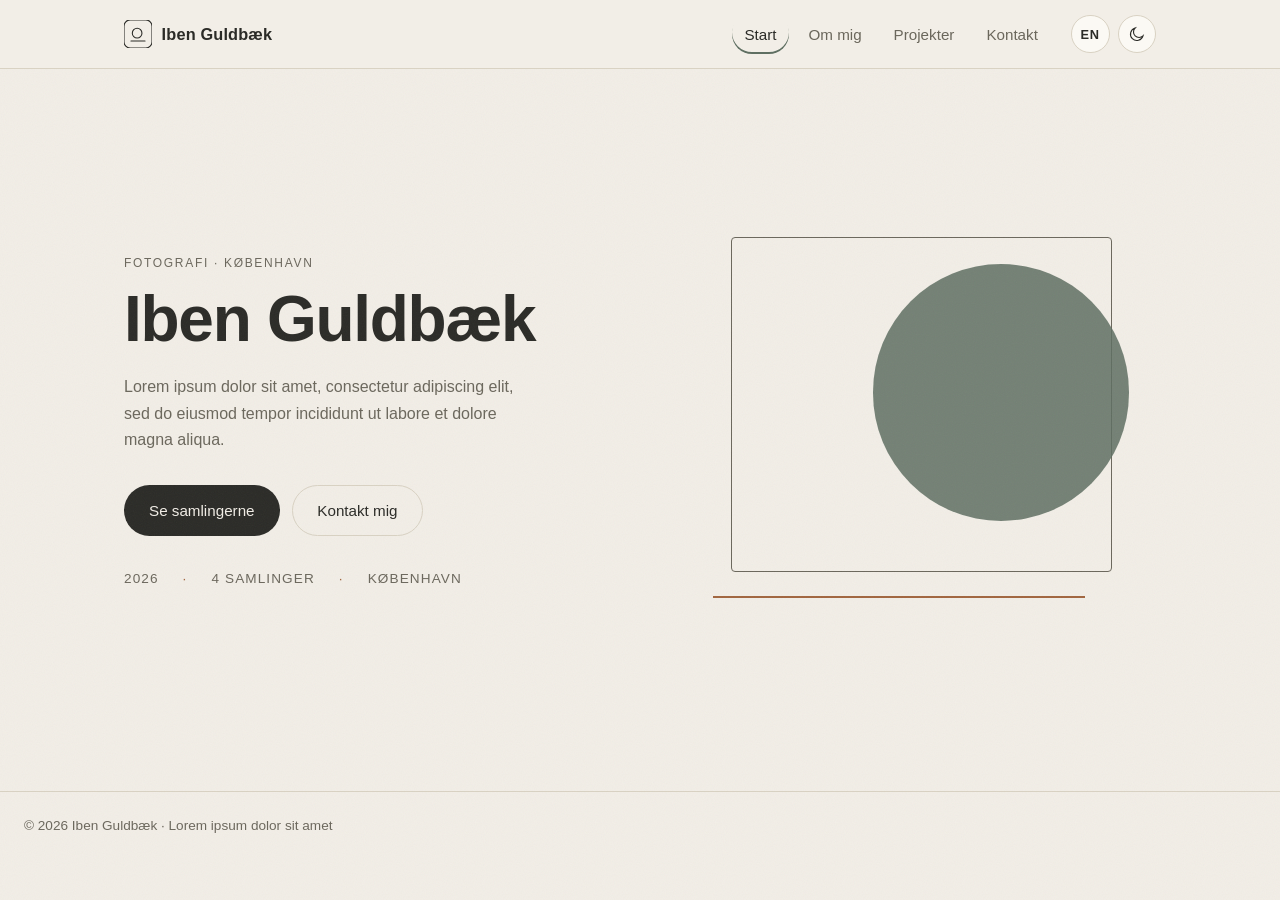
==== index.html @ df75a6b3 "Portfolio site: Japandi-style static SPA with light/dark theme, DA/EN toggle, accessibility-first st" ====
<!doctype html>
<html lang="da">
<head>
  <meta charset="utf-8">
  <meta name="viewport" content="width=device-width, initial-scale=1">
  <title>Iben Guldbæk · Fotografi</title>
  <meta name="description" content="Iben Guldbæk · fotografi · København">
  <link rel="icon" href="favicon.svg" type="image/svg+xml">
  <link rel="stylesheet" href="assets/css/style.css">
  <script>
    /* Pre-init: apply stored theme and language before first paint. */
    (function () {
      try {
        var t = localStorage.getItem("ibg-theme");
        if (t !== "light" && t !== "dark") { t = "auto"; }
        var dark = t === "dark" ||
          (t === "auto" && window.matchMedia("(prefers-color-scheme: dark)").matches);
        document.documentElement.setAttribute("data-theme", t);
        document.documentElement.setAttribute("data-dark", dark ? "true" : "false");
        var l = localStorage.getItem("ibg-lang");
        document.documentElement.lang = (l === "en") ? "en" : "da";
      } catch (e) {}
    })();
  </script>
</head>
<body>
  <a class="skip-link" href="#main" data-i18n="skip">Gå til indhold</a>
  <div id="announcer" class="sr-only" role="status" aria-live="polite"></div>

  <header class="site-header">
    <div class="wrap header-inner">
      <a class="brand" href="#/" data-route="/" aria-label="Iben Guldbæk · Fotografi — forside" data-i18n-aria="brand_sr">
        <svg viewBox="0 0 64 64" width="28" height="28" aria-hidden="true" focusable="false">
          <rect width="64" height="64" rx="14" fill="none" stroke="currentColor" stroke-width="2.5"/>
          <circle cx="30" cy="30" r="11" fill="none" stroke="currentColor" stroke-width="2.5"/>
          <path d="M16 48 H48" stroke="currentColor" stroke-width="2.5" stroke-linecap="round"/>
        </svg>
        <span class="brand-name">Iben Guldbæk</span>
      </a>

      <button id="menu-toggle" class="menu-btn" type="button" aria-expanded="false" aria-controls="site-nav-wrap">
        <span class="menu-icon" aria-hidden="true"></span>
        <span data-i18n="menu">Menu</span>
      </button>

      <div class="site-nav-wrap" id="site-nav-wrap">
        <nav class="site-nav" id="site-nav" aria-label="Hovednavigation" data-i18n-aria="nav_label">
          <a href="#/" data-route="/" data-i18n="nav_home">Start</a>
          <a href="#/about" data-route="/about" data-i18n="nav_about">Om mig</a>
          <a href="#/projects" data-route="/projects" data-i18n="nav_projects">Projekter</a>
          <a href="#/contact" data-route="/contact" data-i18n="nav_contact">Kontakt</a>
        </nav>
      </div>

      <div class="controls">
        <button id="lang-toggle" class="control-btn" type="button" aria-label="Skift sprog" data-i18n-aria="lang_aria">EN</button>
        <button id="theme-toggle" class="control-btn" type="button" aria-label="Skift mellem lyst og mørkt tema" data-i18n-aria="theme_aria">
          <span class="icon icon-moon" aria-hidden="true">
            <svg viewBox="0 0 24 24" width="18" height="18" fill="none" stroke="currentColor" stroke-width="1.5" stroke-linecap="round" aria-hidden="true"><path d="M20 14.5A8.5 8.5 0 1 1 9.5 4a7 7 0 0 0 10.5 10.5Z"/></svg>
          </span>
          <span class="icon icon-sun" aria-hidden="true" hidden>
            <svg viewBox="0 0 24 24" width="18" height="18" fill="none" stroke="currentColor" stroke-width="1.5" stroke-linecap="round" aria-hidden="true"><circle cx="12" cy="12" r="4.5"/><path d="M12 2.5v2.5M12 19v2.5M2.5 12H5M19 12h2.5M5 5l1.8 1.8M17.2 17.2 19 19M19 5l-1.8 1.8M6.8 17.2 5 19"/></svg>
          </span>
        </button>
      </div>
    </div>
  </header>

  <main id="main">
    <section id="view-home" class="view view-home" aria-labelledby="hero-title">
      <div class="wrap hero">
        <div class="hero-copy">
          <p class="kicker" data-i18n="kicker">Fotografi · København</p>
          <h1 id="hero-title" class="hero-title">Iben Guldbæk</h1>
          <p class="hero-lead" data-i18n="hero_lead">Lorem ipsum dolor sit amet, consectetur adipiscing elit, sed do eiusmod tempor incididunt ut labore et dolore magna aliqua.</p>
          <p class="hero-cta">
            <a class="btn btn-primary" href="#/projects" data-route="/projects" data-i18n="cta_projects">Se samlingerne</a>
            <a class="btn btn-ghost" href="#/contact" data-route="/contact" data-i18n="cta_contact">Kontakt mig</a>
          </p>
          <ul class="hero-strip">
            <li data-i18n="strip_year">2026</li>
            <li data-i18n="strip_collections">4 samlinger</li>
            <li data-i18n="strip_area">København</li>
          </ul>
        </div>
        <div class="hero-art" aria-hidden="true">
          <div class="shape shape-frame"></div>
          <div class="shape shape-circle"></div>
          <div class="shape shape-line"></div>
        </div>
      </div>
    </section>

    <section id="view-about" class="view" hidden>
      <div class="wrap narrow">
        <p class="kicker" data-i18n="about_kicker">Om mig</p>
        <h1 data-i18n="about_title">Om Iben Guldbæk</h1>
        <p class="lead" data-i18n="about_lead">Lorem ipsum dolor sit amet.</p>
        <div class="about-grid">
          <div id="about-portrait"></div>
          <div class="about-copy">
            <p data-i18n="about_p1">Lorem ipsum dolor sit amet.</p>
            <p data-i18n="about_p2">Lorem ipsum dolor sit amet.</p>
            <p data-i18n="about_p3">Lorem ipsum dolor sit amet.</p>
          </div>
        </div>
      </div>
    </section>

    <section id="view-projects" class="view" hidden>
      <div class="wrap">
        <p class="kicker" data-i18n="projects_kicker">Projekter</p>
        <h1 data-i18n="projects_title">Samlinger</h1>
        <p class="lead" data-i18n="projects_lead">Lorem ipsum dolor sit amet.</p>
        <div id="projects-grid" class="projects-grid"></div>
      </div>
    </section>

    <section id="view-collection" class="view" hidden>
      <div class="wrap" id="collection-body"></div>
    </section>

    <section id="view-contact" class="view" hidden>
      <div class="wrap narrow">
        <p class="kicker" data-i18n="contact_kicker">Kontakt</p>
        <h1 data-i18n="contact_title">Kontakt</h1>
        <p class="lead" data-i18n="contact_lead">Lorem ipsum dolor sit amet.</p>
        <dl class="contact-list">
          <div>
            <dt data-i18n="contact_name">Navn</dt>
            <dd>Iben Guldbæk</dd>
          </div>
          <div>
            <dt data-i18n="contact_email">E-mail</dt>
            <dd><a href="mailto:iben.p.g@gmail.com">iben.p.g@gmail.com</a></dd>
          </div>
          <div>
            <dt data-i18n="contact_area">Område</dt>
            <dd data-i18n="contact_area_value">København og omegn</dd>
          </div>
          <div>
            <dt>LinkedIn</dt>
            <dd><a href="https://www.linkedin.com/in/ibenmbpguld" target="_blank" rel="noopener noreferrer" aria-label="Iben Guldbæk på LinkedIn — åbner i et nyt vindue" data-i18n-aria="linkedin_sr">LinkedIn</a></dd>
          </div>
        </dl>
      </div>
    </section>
  </main>

  <footer class="site-footer">
    <p class="wrap footer-inner">&copy; 2026 Iben Guldbæk · <span data-i18n="footer_note">Lorem ipsum dolor sit amet</span></p>
  </footer>

  <dialog id="lightbox" class="lightbox" aria-labelledby="lightbox-caption">
    <figure class="lightbox-figure">
      <div id="lightbox-art"></div>
      <figcaption>
        <p id="lightbox-caption"></p>
        <button id="lightbox-close" class="btn btn-ghost" type="button" data-i18n="lightbox_close">Luk</button>
      </figcaption>
    </figure>
  </dialog>

  <script src="assets/js/data.js" defer></script>
  <script src="assets/js/app.js" defer></script>
</body>
</html>
---- assets/css/style.css ----
/* Portfolio style · Iben Guldbæk
   Japandi-inspired minimalism: warm neutrals, layered shapes and lines,
   light and dark themes, responsive layout. */

/* ---------- design tokens ---------- */

:root {
  --bg: #f2eee7;
  --bg-soft: #eae4d8;
  --card: #fbf9f4;
  --ink: #2b2b27;
  --ink-soft: #6b675c;
  --line: #d9d2c3;
  --sage: #5f6f62;
  --clay: #a2663f;
  --slate: #4a5a68;
  --sand: #b3956a;
  --accent: var(--sage);
  --radius: 14px;
  --radius-sm: 10px;
  --wrap: 1080px;
  --font: ui-sans-serif, -apple-system, "Segoe UI", Roboto, "Helvetica Neue", Arial, sans-serif;
  color-scheme: light;
}

html[data-dark="true"] {
  --bg: #171714;
  --bg-soft: #1f1f1b;
  --card: #232320;
  --ink: #e9e5db;
  --ink-soft: #a8a396;
  --line: #3a3a33;
  color-scheme: dark;
}

/* ---------- base ---------- */

*, *::before, *::after { box-sizing: border-box; }

html { scroll-behavior: smooth; }

body {
  margin: 0;
  font-family: var(--font);
  font-size: 1rem;
  line-height: 1.65;
  color: var(--ink);
  background: var(--bg);
  -webkit-font-smoothing: antialiased;
}

/* Subtle paper grain over everything (non-interactive). */
body::before {
  content: "";
  position: fixed;
  inset: 0;
  z-index: 3;
  pointer-events: none;
  opacity: 0.05;
  background-image: url("data:image/svg+xml,%3Csvg xmlns='http://www.w3.org/2000/svg' width='120' height='120'%3E%3Cfilter id='n'%3E%3CfeTurbulence type='fractalNoise' baseFrequency='0.9' numOctaves='2'/%3E%3C/filter%3E%3Crect width='120' height='120' filter='url(%23n)'/%3E%3C/svg%3E");
}

[hidden] { display: none !important; }

img, svg { display: block; max-width: 100%; }

a { color: inherit; }

.wrap {
  max-width: var(--wrap);
  margin-inline: auto;
  padding-inline: 1.5rem;
}

.wrap.narrow { max-width: 760px; }

h1 {
  font-weight: 600;
  letter-spacing: -0.02em;
  line-height: 1.15;
  margin: 0.4rem 0 1rem;
  font-size: clamp(1.9rem, 4vw, 2.6rem);
}

.lead { color: var(--ink-soft); max-width: 62ch; margin-top: 0; }

.kicker {
  text-transform: uppercase;
  letter-spacing: 0.14em;
  font-size: 0.75rem;
  color: var(--ink-soft);
  margin: 0;
}

.sr-only {
  position: absolute;
  width: 1px;
  height: 1px;
  padding: 0;
  margin: -1px;
  overflow: hidden;
  clip: rect(0 0 0 0);
  white-space: nowrap;
  border: 0;
}

.skip-link {
  position: absolute;
  left: 1rem;
  top: -3rem;
  z-index: 100;
  padding: 0.6rem 1rem;
  background: var(--ink);
  color: var(--bg);
  border-radius: 0 0 var(--radius-sm) var(--radius-sm);
  text-decoration: none;
  transition: top 0.2s ease;
}

.skip-link:focus { top: 0; }

:focus-visible {
  outline: 2px solid var(--clay);
  outline-offset: 2px;
  border-radius: 2px;
}

.view { padding-block: 3.5rem 4.5rem; min-height: 55vh; }
.view:focus { outline: none; }

/* ---------- header and navigation ---------- */

.site-header {
  border-bottom: 1px solid var(--line);
  background: var(--bg);
  position: relative;
  z-index: 10;
}

.header-inner {
  display: flex;
  align-items: center;
  gap: 1.25rem;
  padding-block: 0.9rem;
  flex-wrap: wrap;
}

.brand {
  display: inline-flex;
  align-items: center;
  gap: 0.6rem;
  text-decoration: none;
  font-weight: 600;
  letter-spacing: 0.01em;
  color: var(--ink);
}

.brand-name { font-size: 1.02rem; }

.site-nav-wrap { position: relative; margin-left: auto; }

.site-nav { display: flex; gap: 0.4rem; }

.site-nav a {
  text-decoration: none;
  color: var(--ink-soft);
  padding: 0.45rem 0.8rem;
  border-radius: 999px;
  font-size: 0.95rem;
  transition: color 0.2s ease, background 0.2s ease;
}

.site-nav a:hover { color: var(--ink); background: var(--bg-soft); }

.site-nav a[aria-current="page"] {
  color: var(--ink);
  box-shadow: inset 0 -2px 0 var(--accent);
}

.controls { display: flex; gap: 0.5rem; }

.control-btn {
  display: inline-flex;
  align-items: center;
  justify-content: center;
  min-width: 2.4rem;
  height: 2.4rem;
  padding: 0 0.55rem;
  border-radius: 999px;
  border: 1px solid var(--line);
  background: var(--card);
  color: var(--ink);
  font: inherit;
  font-size: 0.8rem;
  font-weight: 600;
  letter-spacing: 0.06em;
  cursor: pointer;
  transition: border-color 0.2s ease, transform 0.2s ease;
}

.control-btn:hover { border-color: var(--ink-soft); }
.control-btn:active { transform: scale(0.96); }

.menu-btn {
  display: none;
  align-items: center;
  gap: 0.5rem;
  border: 1px solid var(--line);
  background: var(--card);
  color: var(--ink);
  font: inherit;
  font-size: 0.9rem;
  padding: 0.45rem 0.9rem;
  border-radius: 999px;
  cursor: pointer;
}

.menu-icon, .menu-icon::before, .menu-icon::after {
  width: 16px; height: 2px; background: currentColor; border-radius: 2px;
  content: ""; display: block;
}

.menu-icon { position: relative; }
.menu-icon::before { position: absolute; top: -5px; }
.menu-icon::after { position: absolute; top: 5px; }

/* ---------- hero ---------- */

.hero {
  display: grid;
  grid-template-columns: 1.1fr 0.9fr;
  align-items: center;
  gap: 3rem;
  min-height: 66vh;
  padding-block: 4rem;
}

.hero-title {
  font-size: clamp(2.6rem, 6vw, 4rem);
  margin: 0.6rem 0 1.1rem;
}

.hero-lead { color: var(--ink-soft); max-width: 46ch; margin: 0 0 2rem; }

.hero-cta { display: flex; gap: 0.8rem; flex-wrap: wrap; margin: 0 0 2rem; }

.btn {
  display: inline-block;
  padding: 0.75rem 1.5rem;
  border-radius: 999px;
  border: 1px solid transparent;
  text-decoration: none;
  font: inherit;
  font-size: 0.95rem;
  cursor: pointer;
  transition: transform 0.2s ease, background 0.2s ease, border-color 0.2s ease;
}

.btn:hover { transform: translateY(-2px); }
.btn:active { transform: translateY(0); }

.btn-primary { background: var(--ink); color: var(--bg); }
.btn-primary:hover { background: var(--ink-soft); }

.btn-ghost { border-color: var(--line); color: var(--ink); background: transparent; }
.btn-ghost:hover { border-color: var(--ink-soft); }

.hero-strip {
  display: flex;
  gap: 1.5rem;
  list-style: none;
  padding: 0;
  margin: 0;
  color: var(--ink-soft);
  font-size: 0.85rem;
  letter-spacing: 0.08em;
  text-transform: uppercase;
}

.hero-strip li:not(:first-child)::before {
  content: "·";
  margin-right: 1.5rem;
  color: var(--clay);
}

.hero-art { position: relative; height: 440px; }

.shape { position: absolute; }

.shape-frame {
  inset: 8% 10% 16% 4%;
  border: 1px solid var(--ink-soft);
  border-radius: 4px;
}

.shape-circle {
  right: 6%;
  top: 14%;
  width: 58%;
  aspect-ratio: 1;
  border-radius: 50%;
  background: var(--sage);
  opacity: 0.85;
}

html[data-dark="true"] .shape-circle { opacity: 0.7; }

.shape-line {
  left: 0;
  right: 16%;
  bottom: 10%;
  height: 2px;
  background: var(--clay);
}

/* ---------- about ---------- */

.about-grid {
  display: grid;
  grid-template-columns: 280px 1fr;
  gap: 2.75rem;
  align-items: start;
  margin-top: 2rem;
}

.about-portrait { margin: 0; }

.portrait-frame {
  aspect-ratio: 4 / 5;
  border: 1px solid var(--line);
  border-radius: var(--radius);
  overflow: hidden;
  background: var(--bg-soft);
}

.icon { display: inline-flex; }

.portrait-frame .ph { width: 100%; height: 100%; }

.about-copy p { max-width: 58ch; }
.about-copy p + p { margin-top: 1.1rem; }

/* ---------- projects ---------- */

.projects-grid {
  display: grid;
  grid-template-columns: repeat(auto-fill, minmax(240px, 1fr));
  gap: 1.4rem;
  margin-top: 2rem;
}

.project-card {
  background: var(--card);
  border: 1px solid var(--line);
  border-top: 3px solid var(--accent);
  border-radius: var(--radius);
  overflow: hidden;
  transition: transform 0.25s ease, box-shadow 0.25s ease;
}

.project-card:hover {
  transform: translateY(-4px);
  box-shadow: 0 14px 30px rgba(20, 18, 12, 0.10);
}

.project-link {
  display: block;
  width: 100%;
  padding: 0;
  border: 0;
  background: none;
  font: inherit;
  color: inherit;
  text-align: left;
  cursor: pointer;
}

.card-art { aspect-ratio: 4 / 3; overflow: hidden; border-bottom: 1px solid var(--line); }
.card-art .ph { width: 100%; height: 100%; }

.card-body { display: block; padding: 1rem 1.1rem 1.2rem; }

.card-num {
  display: block;
  font-size: 0.72rem;
  letter-spacing: 0.18em;
  text-transform: uppercase;
  color: var(--accent);
  margin-bottom: 0.3rem;
}

.card-title { display: block; font-size: 1.2rem; font-weight: 600; }
.card-count { display: block; color: var(--ink-soft); font-size: 0.88rem; margin-top: 0.25rem; }

/* ---------- collection ---------- */

.back-link {
  display: inline-block;
  text-decoration: none;
  color: var(--ink-soft);
  font-size: 0.9rem;
  margin-bottom: 1.2rem;
}

.back-link:hover { color: var(--ink); }
.back-link::before { content: "‹ "; }

.collection-grid {
  display: grid;
  grid-template-columns: repeat(auto-fill, minmax(210px, 1fr));
  gap: 0.85rem;
  margin-top: 2rem;
}

.slot {
  aspect-ratio: 4 / 3;
  padding: 0;
  border: 1px solid var(--line);
  border-radius: var(--radius-sm);
  overflow: hidden;
  background: var(--card);
  cursor: pointer;
  transition: transform 0.2s ease, border-color 0.2s ease;
}

.slot:hover { transform: translateY(-3px); border-color: var(--accent); }
.slot .ph { width: 100%; height: 100%; }

@media (min-width: 640px) {
  .collection-grid { grid-auto-flow: dense; }
  .slot:nth-child(7n+1) { grid-column: span 2; }
}

/* ---------- contact ---------- */

.contact-list { margin: 2rem 0 0; }

.contact-list > div {
  display: grid;
  grid-template-columns: 140px 1fr;
  gap: 1rem;
  padding-block: 0.95rem;
  border-bottom: 1px solid var(--line);
}

.contact-list > div:first-child { border-top: 1px solid var(--line); }

.contact-list dt {
  text-transform: uppercase;
  letter-spacing: 0.1em;
  font-size: 0.75rem;
  color: var(--ink-soft);
  padding-top: 0.2rem;
}

.contact-list dd { margin: 0; }

.contact-list a { color: var(--accent); text-decoration-thickness: 1px; }
.contact-list a:hover { color: var(--ink); }

/* ---------- footer ---------- */

.site-footer {
  border-top: 1px solid var(--line);
  padding-block: 1.4rem;
  color: var(--ink-soft);
  font-size: 0.85rem;
}

.footer-inner { margin: 0; }

/* ---------- lightbox ---------- */

.lightbox {
  border: none;
  border-radius: var(--radius);
  padding: 1.1rem;
  max-width: min(760px, 92vw);
  background: var(--card);
  color: var(--ink);
}

.lightbox::backdrop {
  background: rgba(22, 20, 16, 0.65);
  backdrop-filter: blur(3px);
}

.lightbox-figure { margin: 0; }

#lightbox-art { border-radius: var(--radius-sm); overflow: hidden; }

.lightbox figcaption {
  display: flex;
  align-items: center;
  justify-content: space-between;
  gap: 1rem;
  margin-top: 0.9rem;
}

#lightbox-caption { margin: 0; font-size: 0.9rem; color: var(--ink-soft); }

/* ---------- placeholder art ---------- */

.ph { width: 100%; height: auto; background: var(--bg-soft); }
.ph-bg { fill: var(--bg-soft); }
.ph-fill { fill: var(--accent, var(--sage)); }
.ph-ring, .ph-sq { fill: none; stroke: var(--accent, var(--sage)); stroke-width: 2.5; }
.ph-frame { fill: none; stroke: var(--ink-soft); stroke-width: 1.5; }
.ph-line { fill: none; stroke: var(--ink-soft); stroke-width: 2; stroke-linecap: round; }

/* ---------- collection accents ---------- */

.accent-0 { --accent: var(--sage); }
.accent-1 { --accent: var(--clay); }
.accent-2 { --accent: var(--slate); }
.accent-3 { --accent: var(--sand); }

/* ---------- reveal animations ---------- */

.reveal {
  opacity: 0;
  transform: translateY(14px);
  transition: opacity 0.6s ease, transform 0.6s ease;
}

.reveal.revealed { opacity: 1; transform: none; }

/* ---------- responsive ---------- */

@media (max-width: 960px) {
  .hero { grid-template-columns: 1fr; min-height: 0; padding-block: 3rem; }
  .hero-art { height: 320px; max-width: 560px; }
  .about-grid { grid-template-columns: 240px 1fr; gap: 2rem; }
}

@media (max-width: 759px) {
  .menu-btn { display: inline-flex; }

  .site-nav-wrap { position: relative; }

  .site-nav {
    display: none;
    position: absolute;
    top: calc(100% + 10px);
    right: 0;
    z-index: 30;
    flex-direction: column;
    min-width: 200px;
    padding: 0.6rem;
    background: var(--card);
    border: 1px solid var(--line);
    border-radius: var(--radius-sm);
    box-shadow: 0 18px 40px rgba(20, 18, 12, 0.14);
  }

  .site-nav-wrap.nav-open .site-nav { display: flex; }

  .site-nav a { width: 100%; }

  .about-grid { grid-template-columns: 1fr; }
  .portrait-frame { max-width: 320px; }

  .hero-art .shape-frame { right: 0; width: 38vw; opacity: 0.7; }
  .hero-art .shape-circle { right: 8vw; }
  .hero-art .shape-line { display: none; }
}

@media (max-width: 420px) {
  .hero-art .shape-frame { display: none; }
  .hero-art .shape-circle { display: none; }
  .hero-strip { flex-direction: column; gap: 0.5rem; }
  .hero-strip li:not(:first-child)::before { display: none; }
}

@media (prefers-reduced-motion: reduce) {
  html { scroll-behavior: auto; }
  .reveal { opacity: 1; transform: none; transition: none; }
  .btn:hover, .project-card:hover, .slot:hover, .control-btn:active { transform: none; }
}
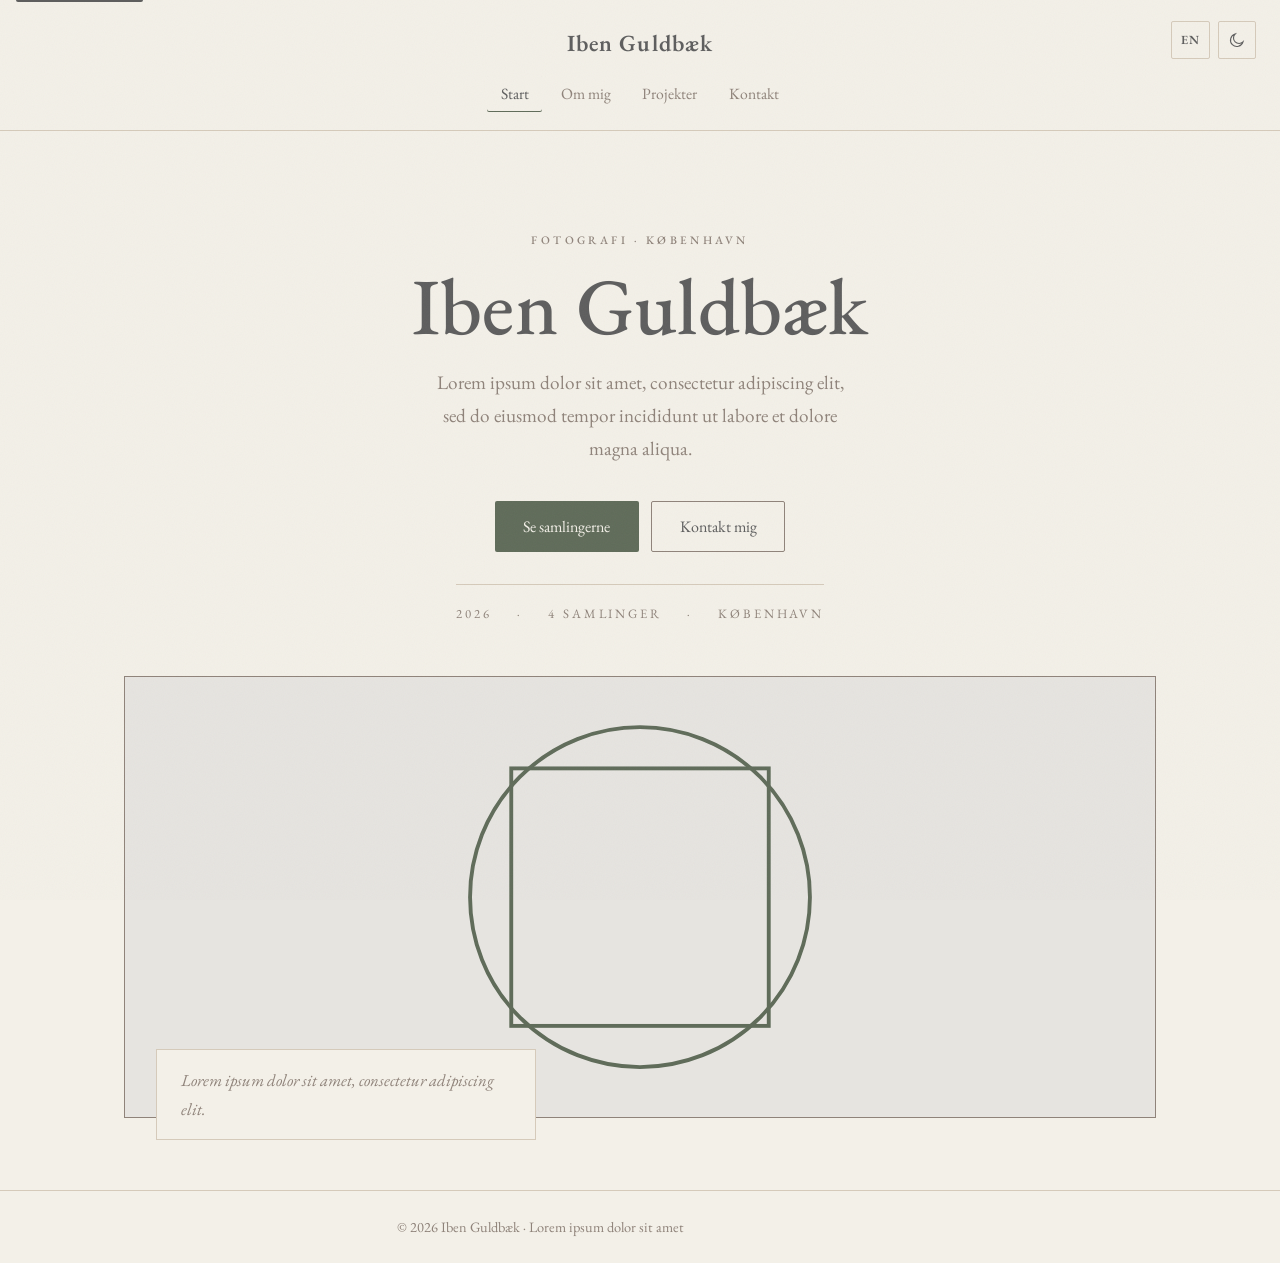
==== commit ef0a57a7: "Editorial Japandi redesign: EB Garamond serif embedded, palette from user reference, centred header " ====
--- a/index.html
+++ b/index.html
@@ -29,28 +29,10 @@
 
   <header class="site-header">
     <div class="wrap header-inner">
-      <a class="brand" href="#/" data-route="/" aria-label="Iben Guldbæk · Fotografi — forside" data-i18n-aria="brand_sr">
-        <svg viewBox="0 0 64 64" width="28" height="28" aria-hidden="true" focusable="false">
-          <rect width="64" height="64" rx="14" fill="none" stroke="currentColor" stroke-width="2.5"/>
-          <circle cx="30" cy="30" r="11" fill="none" stroke="currentColor" stroke-width="2.5"/>
-          <path d="M16 48 H48" stroke="currentColor" stroke-width="2.5" stroke-linecap="round"/>
-        </svg>
-        <span class="brand-name">Iben Guldbæk</span>
-      </a>
-
       <button id="menu-toggle" class="menu-btn" type="button" aria-expanded="false" aria-controls="site-nav-wrap">
         <span class="menu-icon" aria-hidden="true"></span>
         <span data-i18n="menu">Menu</span>
       </button>
-
-      <div class="site-nav-wrap" id="site-nav-wrap">
-        <nav class="site-nav" id="site-nav" aria-label="Hovednavigation" data-i18n-aria="nav_label">
-          <a href="#/" data-route="/" data-i18n="nav_home">Start</a>
-          <a href="#/about" data-route="/about" data-i18n="nav_about">Om mig</a>
-          <a href="#/projects" data-route="/projects" data-i18n="nav_projects">Projekter</a>
-          <a href="#/contact" data-route="/contact" data-i18n="nav_contact">Kontakt</a>
-        </nav>
-      </div>
 
       <div class="controls">
         <button id="lang-toggle" class="control-btn" type="button" aria-label="Skift sprog" data-i18n-aria="lang_aria">EN</button>
@@ -62,6 +44,17 @@
             <svg viewBox="0 0 24 24" width="18" height="18" fill="none" stroke="currentColor" stroke-width="1.5" stroke-linecap="round" aria-hidden="true"><circle cx="12" cy="12" r="4.5"/><path d="M12 2.5v2.5M12 19v2.5M2.5 12H5M19 12h2.5M5 5l1.8 1.8M17.2 17.2 19 19M19 5l-1.8 1.8M6.8 17.2 5 19"/></svg>
           </span>
         </button>
+      </div>
+
+      <a class="brand" href="#/" data-route="/" aria-label="Iben Guldbæk · Fotografi — forside" data-i18n-aria="brand_sr">Iben Guldbæk</a>
+
+      <div class="site-nav-wrap" id="site-nav-wrap">
+        <nav class="site-nav" id="site-nav" aria-label="Hovednavigation" data-i18n-aria="nav_label">
+          <a href="#/" data-route="/" data-i18n="nav_home">Start</a>
+          <a href="#/about" data-route="/about" data-i18n="nav_about">Om mig</a>
+          <a href="#/projects" data-route="/projects" data-i18n="nav_projects">Projekter</a>
+          <a href="#/contact" data-route="/contact" data-i18n="nav_contact">Kontakt</a>
+        </nav>
       </div>
     </div>
   </header>
@@ -83,11 +76,12 @@
             <li data-i18n="strip_area">København</li>
           </ul>
         </div>
-        <div class="hero-art" aria-hidden="true">
-          <div class="shape shape-frame"></div>
-          <div class="shape shape-circle"></div>
-          <div class="shape shape-line"></div>
-        </div>
+        <figure class="hero-figure">
+          <div id="hero-art" class="hero-frame"></div>
+          <blockquote class="hero-quote">
+            <p data-i18n="hero_quote">Lorem ipsum dolor sit amet, consectetur adipiscing elit.</p>
+          </blockquote>
+        </figure>
       </div>
     </section>
 
--- a/assets/css/style.css
+++ b/assets/css/style.css
@@ -1,35 +1,59 @@
 /* Portfolio style · Iben Guldbæk
-   Japandi-inspired minimalism: warm neutrals, layered shapes and lines,
-   light and dark themes, responsive layout. */
-
-/* ---------- design tokens ---------- */
+   Editorial Japandi redesign: EB Garamond serif throughout (embedded,
+   self-hosted), palette from the user's "Japandi Colors" reference
+   (#F3F0E8 #E6E4E0 #B9B99D #E0CFC3 #D5CABA #DCB482 #C09E85 #8F837A
+   #858480 #B0B9A8 #606C5A #5E5E5E), straight edges with thin borders,
+   light theme plus a custom warm dark theme, responsive layout. */
+
+/* ---------- embedded serif font (no external requests) ---------- */
+
+@font-face {
+  font-family: "EB Garamond";
+  font-style: normal;
+  font-weight: 400 800;
+  font-display: swap;
+  src: url("[data-uri]") format("woff2");
+}
+
+@font-face {
+  font-family: "EB Garamond";
+  font-style: italic;
+  font-weight: 400 800;
+  font-display: swap;
+  src: url("[data-uri]") format("woff2");
+}
+
+/* ---------- design tokens (Japandi Colors palette) ---------- */
 
 :root {
-  --bg: #f2eee7;
-  --bg-soft: #eae4d8;
-  --card: #fbf9f4;
-  --ink: #2b2b27;
-  --ink-soft: #6b675c;
-  --line: #d9d2c3;
-  --sage: #5f6f62;
-  --clay: #a2663f;
-  --slate: #4a5a68;
-  --sand: #b3956a;
-  --accent: var(--sage);
-  --radius: 14px;
-  --radius-sm: 10px;
+  --bg: #f3f0e8;          /* warm cream */
+  --bg-soft: #e6e4e0;     /* light warm grey */
+  --card: #eceae2;
+  --ink: #5e5e5e;         /* dark grey from the palette */
+  --ink-soft: #8f837a;    /* warm grey-brown */
+  --line: #d5caba;        /* taupe hairline */
+  --frame: #8f837a;       /* thin photo borders */
+  --green: #606c5a;       /* dark muted green, primary accent */
+  --sage: #b0b9a8;
+  --sage-gray: #b9b99d;
+  --sand: #dcb482;
+  --clay: #c09e85;
+  --accent: var(--green);
+  --radius: 2px;
   --wrap: 1080px;
-  --font: ui-sans-serif, -apple-system, "Segoe UI", Roboto, "Helvetica Neue", Arial, sans-serif;
+  --font: "EB Garamond", Georgia, "Times New Roman", serif;
   color-scheme: light;
 }
 
 html[data-dark="true"] {
-  --bg: #171714;
-  --bg-soft: #1f1f1b;
-  --card: #232320;
-  --ink: #e9e5db;
-  --ink-soft: #a8a396;
-  --line: #3a3a33;
+  --bg: #26251f;          /* custom warm charcoal derived from the palette */
+  --bg-soft: #302f28;
+  --card: #2c2b25;
+  --ink: #f3f0e8;
+  --ink-soft: #b9b99d;
+  --line: #45443c;
+  --frame: #8f837a;
+  --accent: #b0b9a8;
   color-scheme: dark;
 }
 
@@ -42,8 +66,8 @@
 body {
   margin: 0;
   font-family: var(--font);
-  font-size: 1rem;
-  line-height: 1.65;
+  font-size: 1.12rem;
+  line-height: 1.7;
   color: var(--ink);
   background: var(--bg);
   -webkit-font-smoothing: antialiased;
@@ -56,7 +80,7 @@
   inset: 0;
   z-index: 3;
   pointer-events: none;
-  opacity: 0.05;
+  opacity: 0.04;
   background-image: url("data:image/svg+xml,%3Csvg xmlns='http://www.w3.org/2000/svg' width='120' height='120'%3E%3Cfilter id='n'%3E%3CfeTurbulence type='fractalNoise' baseFrequency='0.9' numOctaves='2'/%3E%3C/filter%3E%3Crect width='120' height='120' filter='url(%23n)'/%3E%3C/svg%3E");
 }
 
@@ -72,24 +96,30 @@
   padding-inline: 1.5rem;
 }
 
-.wrap.narrow { max-width: 760px; }
+.wrap.narrow { max-width: 720px; }
 
 h1 {
-  font-weight: 600;
-  letter-spacing: -0.02em;
-  line-height: 1.15;
-  margin: 0.4rem 0 1rem;
-  font-size: clamp(1.9rem, 4vw, 2.6rem);
-}
-
-.lead { color: var(--ink-soft); max-width: 62ch; margin-top: 0; }
+  font-weight: 500;
+  letter-spacing: 0.005em;
+  line-height: 1.12;
+  margin: 0.4rem 0 1.1rem;
+  font-size: clamp(2.1rem, 4vw, 2.9rem);
+}
+
+.lead {
+  color: var(--ink-soft);
+  max-width: 56ch;
+  margin-top: 0;
+  font-size: 1.15rem;
+}
 
 .kicker {
   text-transform: uppercase;
-  letter-spacing: 0.14em;
-  font-size: 0.75rem;
+  letter-spacing: 0.3em;
+  font-size: 0.72rem;
   color: var(--ink-soft);
   margin: 0;
+  font-weight: 500;
 }
 
 .sr-only {
@@ -112,7 +142,7 @@
   padding: 0.6rem 1rem;
   background: var(--ink);
   color: var(--bg);
-  border-radius: 0 0 var(--radius-sm) var(--radius-sm);
+  border-radius: var(--radius);
   text-decoration: none;
   transition: top 0.2s ease;
 }
@@ -120,64 +150,66 @@
 .skip-link:focus { top: 0; }
 
 :focus-visible {
-  outline: 2px solid var(--clay);
+  outline: 2px solid var(--green);
   outline-offset: 2px;
-  border-radius: 2px;
-}
-
-.view { padding-block: 3.5rem 4.5rem; min-height: 55vh; }
+}
+
+html[data-dark="true"] :focus-visible { outline-color: var(--sage); }
+
+.view { padding-block: 3rem 4.5rem; min-height: 55vh; }
 .view:focus { outline: none; }
 
 /* ---------- header and navigation ---------- */
 
 .site-header {
+  position: relative;
   border-bottom: 1px solid var(--line);
-  background: var(--bg);
-  position: relative;
-  z-index: 10;
-}
-
-.header-inner {
+  padding-block: 1.5rem 1.1rem;
+}
+
+.header-inner { text-align: center; }
+
+.brand {
+  display: inline-block;
+  text-decoration: none;
+  font-size: 1.45rem;
+  font-weight: 600;
+  letter-spacing: 0.05em;
+  color: var(--ink);
+}
+
+.site-nav-wrap { position: relative; }
+
+.site-nav {
   display: flex;
-  align-items: center;
-  gap: 1.25rem;
-  padding-block: 0.9rem;
-  flex-wrap: wrap;
-}
-
-.brand {
-  display: inline-flex;
-  align-items: center;
-  gap: 0.6rem;
-  text-decoration: none;
-  font-weight: 600;
-  letter-spacing: 0.01em;
-  color: var(--ink);
-}
-
-.brand-name { font-size: 1.02rem; }
-
-.site-nav-wrap { position: relative; margin-left: auto; }
-
-.site-nav { display: flex; gap: 0.4rem; }
+  justify-content: center;
+  gap: 0.3rem;
+  margin-top: 0.8rem;
+}
 
 .site-nav a {
   text-decoration: none;
   color: var(--ink-soft);
-  padding: 0.45rem 0.8rem;
-  border-radius: 999px;
-  font-size: 0.95rem;
-  transition: color 0.2s ease, background 0.2s ease;
-}
-
-.site-nav a:hover { color: var(--ink); background: var(--bg-soft); }
+  padding: 0.3rem 0.85rem;
+  font-size: 0.98rem;
+  border-radius: var(--radius);
+  transition: color 0.2s ease;
+}
+
+.site-nav a:hover { color: var(--ink); }
 
 .site-nav a[aria-current="page"] {
   color: var(--ink);
-  box-shadow: inset 0 -2px 0 var(--accent);
-}
-
-.controls { display: flex; gap: 0.5rem; }
+  box-shadow: inset 0 -1px 0 var(--accent);
+}
+
+.controls {
+  position: absolute;
+  top: 1.3rem;
+  right: 1.5rem;
+  display: flex;
+  gap: 0.5rem;
+}
 
 .control-btn {
   display: inline-flex;
@@ -186,19 +218,19 @@
   min-width: 2.4rem;
   height: 2.4rem;
   padding: 0 0.55rem;
-  border-radius: 999px;
+  border-radius: var(--radius);
   border: 1px solid var(--line);
-  background: var(--card);
+  background: transparent;
   color: var(--ink);
   font: inherit;
-  font-size: 0.8rem;
+  font-size: 0.78rem;
   font-weight: 600;
-  letter-spacing: 0.06em;
+  letter-spacing: 0.08em;
   cursor: pointer;
   transition: border-color 0.2s ease, transform 0.2s ease;
 }
 
-.control-btn:hover { border-color: var(--ink-soft); }
+.control-btn:hover { border-color: var(--frame); }
 .control-btn:active { transform: scale(0.96); }
 
 .menu-btn {
@@ -206,17 +238,17 @@
   align-items: center;
   gap: 0.5rem;
   border: 1px solid var(--line);
-  background: var(--card);
+  background: transparent;
   color: var(--ink);
   font: inherit;
-  font-size: 0.9rem;
+  font-size: 0.95rem;
   padding: 0.45rem 0.9rem;
-  border-radius: 999px;
+  border-radius: var(--radius);
   cursor: pointer;
 }
 
 .menu-icon, .menu-icon::before, .menu-icon::after {
-  width: 16px; height: 2px; background: currentColor; border-radius: 2px;
+  width: 15px; height: 1.5px; background: currentColor; border-radius: 1px;
   content: ""; display: block;
 }
 
@@ -224,34 +256,42 @@
 .menu-icon::before { position: absolute; top: -5px; }
 .menu-icon::after { position: absolute; top: 5px; }
 
-/* ---------- hero ---------- */
-
-.hero {
-  display: grid;
-  grid-template-columns: 1.1fr 0.9fr;
-  align-items: center;
-  gap: 3rem;
-  min-height: 66vh;
-  padding-block: 4rem;
-}
+/* ---------- hero: centred editorial composition ---------- */
+
+.hero { text-align: center; padding-block: 3.2rem 0; }
+
+.hero-copy { max-width: 640px; margin-inline: auto; }
 
 .hero-title {
-  font-size: clamp(2.6rem, 6vw, 4rem);
-  margin: 0.6rem 0 1.1rem;
-}
-
-.hero-lead { color: var(--ink-soft); max-width: 46ch; margin: 0 0 2rem; }
-
-.hero-cta { display: flex; gap: 0.8rem; flex-wrap: wrap; margin: 0 0 2rem; }
+  font-size: clamp(3rem, 7.5vw, 5rem);
+  font-weight: 500;
+  line-height: 1.05;
+  margin: 0.9rem 0 1.2rem;
+}
+
+.hero-lead {
+  color: var(--ink-soft);
+  max-width: 48ch;
+  margin: 0 auto 2.2rem;
+  font-size: 1.2rem;
+}
+
+.hero-cta {
+  display: flex;
+  justify-content: center;
+  gap: 0.8rem;
+  flex-wrap: wrap;
+  margin: 0 0 2rem;
+}
 
 .btn {
   display: inline-block;
-  padding: 0.75rem 1.5rem;
-  border-radius: 999px;
+  padding: 0.7rem 1.7rem;
+  border-radius: var(--radius);
   border: 1px solid transparent;
   text-decoration: none;
   font: inherit;
-  font-size: 0.95rem;
+  font-size: 1rem;
   cursor: pointer;
   transition: transform 0.2s ease, background 0.2s ease, border-color 0.2s ease;
 }
@@ -259,109 +299,112 @@
 .btn:hover { transform: translateY(-2px); }
 .btn:active { transform: translateY(0); }
 
-.btn-primary { background: var(--ink); color: var(--bg); }
-.btn-primary:hover { background: var(--ink-soft); }
-
-.btn-ghost { border-color: var(--line); color: var(--ink); background: transparent; }
+.btn-primary { background: var(--green); color: #f3f0e8; }
+.btn-primary:hover { background: #525d4e; }
+
+.btn-ghost { border-color: var(--frame); color: var(--ink); background: transparent; }
 .btn-ghost:hover { border-color: var(--ink-soft); }
 
 .hero-strip {
   display: flex;
-  gap: 1.5rem;
+  justify-content: center;
+  gap: 1.6rem;
   list-style: none;
-  padding: 0;
+  padding: 1.1rem 0 0;
   margin: 0;
-  color: var(--ink-soft);
-  font-size: 0.85rem;
-  letter-spacing: 0.08em;
+  border-top: 1px solid var(--line);
+  width: fit-content;
+  margin-inline: auto;
+  color: var(--ink-soft);
+  font-size: 0.8rem;
+  letter-spacing: 0.22em;
   text-transform: uppercase;
 }
 
 .hero-strip li:not(:first-child)::before {
   content: "·";
-  margin-right: 1.5rem;
-  color: var(--clay);
-}
-
-.hero-art { position: relative; height: 440px; }
-
-.shape { position: absolute; }
-
-.shape-frame {
-  inset: 8% 10% 16% 4%;
-  border: 1px solid var(--ink-soft);
-  border-radius: 4px;
-}
-
-.shape-circle {
-  right: 6%;
-  top: 14%;
-  width: 58%;
-  aspect-ratio: 1;
-  border-radius: 50%;
-  background: var(--sage);
-  opacity: 0.85;
-}
-
-html[data-dark="true"] .shape-circle { opacity: 0.7; }
-
-.shape-line {
-  left: 0;
-  right: 16%;
-  bottom: 10%;
-  height: 2px;
-  background: var(--clay);
-}
+  margin-right: 1.6rem;
+  color: var(--frame);
+}
+
+/* ---------- hero figure with quote panel ---------- */
+
+.hero-figure {
+  margin: 3.2rem 0 0;
+  position: relative;
+}
+
+.hero-frame {
+  aspect-ratio: 21 / 9;
+  max-height: 520px;
+  width: 100%;
+  overflow: hidden;
+  border: 1px solid var(--frame);
+  background: var(--bg-soft);
+}
+
+.hero-frame .ph { width: 100%; height: 100%; }
+
+.hero-quote {
+  position: absolute;
+  left: 2rem;
+  bottom: -1.4rem;
+  margin: 0;
+  max-width: 380px;
+  padding: 1rem 1.5rem;
+  background: var(--bg);
+  border: 1px solid var(--line);
+  font-style: italic;
+  font-size: 1.05rem;
+  color: var(--ink-soft);
+  text-align: left;
+}
+
+.hero-quote p { margin: 0; }
 
 /* ---------- about ---------- */
 
 .about-grid {
   display: grid;
-  grid-template-columns: 280px 1fr;
-  gap: 2.75rem;
+  grid-template-columns: 300px 1fr;
+  gap: 3rem;
   align-items: start;
-  margin-top: 2rem;
+  margin-top: 2.2rem;
 }
 
 .about-portrait { margin: 0; }
 
 .portrait-frame {
   aspect-ratio: 4 / 5;
-  border: 1px solid var(--line);
-  border-radius: var(--radius);
+  border: 1px solid var(--frame);
+  outline: 1px solid var(--line);
+  outline-offset: 10px;
   overflow: hidden;
   background: var(--bg-soft);
 }
 
+.portrait-frame .ph { width: 100%; height: 100%; }
+
+.about-copy p { max-width: 56ch; }
+.about-copy p + p { margin-top: 1.1rem; }
+
 .icon { display: inline-flex; }
-
-.portrait-frame .ph { width: 100%; height: 100%; }
-
-.about-copy p { max-width: 58ch; }
-.about-copy p + p { margin-top: 1.1rem; }
 
 /* ---------- projects ---------- */
 
 .projects-grid {
   display: grid;
-  grid-template-columns: repeat(auto-fill, minmax(240px, 1fr));
-  gap: 1.4rem;
-  margin-top: 2rem;
+  grid-template-columns: repeat(auto-fill, minmax(250px, 1fr));
+  gap: 2.2rem;
+  margin-top: 2.6rem;
 }
 
 .project-card {
-  background: var(--card);
-  border: 1px solid var(--line);
-  border-top: 3px solid var(--accent);
-  border-radius: var(--radius);
-  overflow: hidden;
-  transition: transform 0.25s ease, box-shadow 0.25s ease;
-}
-
-.project-card:hover {
-  transform: translateY(-4px);
-  box-shadow: 0 14px 30px rgba(20, 18, 12, 0.10);
-}
+  border-radius: var(--radius);
+  transition: transform 0.25s ease;
+}
+
+.project-card:hover { transform: translateY(-4px); }
 
 .project-link {
   display: block;
@@ -375,22 +418,31 @@
   cursor: pointer;
 }
 
-.card-art { aspect-ratio: 4 / 3; overflow: hidden; border-bottom: 1px solid var(--line); }
+.card-art {
+  aspect-ratio: 4 / 3;
+  overflow: hidden;
+  border: 1px solid var(--frame);
+  background: var(--bg-soft);
+  transition: border-color 0.25s ease;
+}
+
+.project-card:hover .card-art { border-color: var(--accent); }
+
 .card-art .ph { width: 100%; height: 100%; }
 
-.card-body { display: block; padding: 1rem 1.1rem 1.2rem; }
+.card-body { display: block; padding: 1rem 0.2rem 0; }
 
 .card-num {
   display: block;
   font-size: 0.72rem;
-  letter-spacing: 0.18em;
+  letter-spacing: 0.3em;
   text-transform: uppercase;
   color: var(--accent);
-  margin-bottom: 0.3rem;
-}
-
-.card-title { display: block; font-size: 1.2rem; font-weight: 600; }
-.card-count { display: block; color: var(--ink-soft); font-size: 0.88rem; margin-top: 0.25rem; }
+  margin-bottom: 0.35rem;
+}
+
+.card-title { display: block; font-size: 1.35rem; font-weight: 600; }
+.card-count { display: block; color: var(--ink-soft); font-size: 0.98rem; margin-top: 0.2rem; }
 
 /* ---------- collection ---------- */
 
@@ -398,7 +450,7 @@
   display: inline-block;
   text-decoration: none;
   color: var(--ink-soft);
-  font-size: 0.9rem;
+  font-size: 0.98rem;
   margin-bottom: 1.2rem;
 }
 
@@ -408,17 +460,17 @@
 .collection-grid {
   display: grid;
   grid-template-columns: repeat(auto-fill, minmax(210px, 1fr));
-  gap: 0.85rem;
-  margin-top: 2rem;
+  gap: 1rem;
+  margin-top: 2.4rem;
 }
 
 .slot {
   aspect-ratio: 4 / 3;
   padding: 0;
-  border: 1px solid var(--line);
-  border-radius: var(--radius-sm);
+  border: 1px solid var(--frame);
+  border-radius: var(--radius);
   overflow: hidden;
-  background: var(--card);
+  background: var(--bg-soft);
   cursor: pointer;
   transition: transform 0.2s ease, border-color 0.2s ease;
 }
@@ -433,13 +485,13 @@
 
 /* ---------- contact ---------- */
 
-.contact-list { margin: 2rem 0 0; }
+.contact-list { margin: 2.2rem 0 0; }
 
 .contact-list > div {
   display: grid;
-  grid-template-columns: 140px 1fr;
+  grid-template-columns: 150px 1fr;
   gap: 1rem;
-  padding-block: 0.95rem;
+  padding-block: 1rem;
   border-bottom: 1px solid var(--line);
 }
 
@@ -447,13 +499,13 @@
 
 .contact-list dt {
   text-transform: uppercase;
-  letter-spacing: 0.1em;
-  font-size: 0.75rem;
-  color: var(--ink-soft);
-  padding-top: 0.2rem;
-}
-
-.contact-list dd { margin: 0; }
+  letter-spacing: 0.22em;
+  font-size: 0.72rem;
+  color: var(--ink-soft);
+  padding-top: 0.35rem;
+}
+
+.contact-list dd { margin: 0; font-size: 1.1rem; }
 
 .contact-list a { color: var(--accent); text-decoration-thickness: 1px; }
 .contact-list a:hover { color: var(--ink); }
@@ -462,9 +514,10 @@
 
 .site-footer {
   border-top: 1px solid var(--line);
-  padding-block: 1.4rem;
-  color: var(--ink-soft);
-  font-size: 0.85rem;
+  padding-block: 1.5rem;
+  text-align: center;
+  color: var(--ink-soft);
+  font-size: 0.9rem;
 }
 
 .footer-inner { margin: 0; }
@@ -472,22 +525,22 @@
 /* ---------- lightbox ---------- */
 
 .lightbox {
-  border: none;
-  border-radius: var(--radius);
-  padding: 1.1rem;
+  border: 1px solid var(--line);
+  border-radius: var(--radius);
+  padding: 1rem;
   max-width: min(760px, 92vw);
-  background: var(--card);
+  background: var(--bg);
   color: var(--ink);
 }
 
 .lightbox::backdrop {
-  background: rgba(22, 20, 16, 0.65);
-  backdrop-filter: blur(3px);
+  background: rgba(38, 37, 31, 0.72);
+  backdrop-filter: blur(2px);
 }
 
 .lightbox-figure { margin: 0; }
 
-#lightbox-art { border-radius: var(--radius-sm); overflow: hidden; }
+#lightbox-art { border: 1px solid var(--frame); border-radius: var(--radius); overflow: hidden; }
 
 .lightbox figcaption {
   display: flex;
@@ -497,23 +550,23 @@
   margin-top: 0.9rem;
 }
 
-#lightbox-caption { margin: 0; font-size: 0.9rem; color: var(--ink-soft); }
+#lightbox-caption { margin: 0; font-size: 0.98rem; color: var(--ink-soft); font-style: italic; }
 
 /* ---------- placeholder art ---------- */
 
 .ph { width: 100%; height: auto; background: var(--bg-soft); }
 .ph-bg { fill: var(--bg-soft); }
-.ph-fill { fill: var(--accent, var(--sage)); }
-.ph-ring, .ph-sq { fill: none; stroke: var(--accent, var(--sage)); stroke-width: 2.5; }
-.ph-frame { fill: none; stroke: var(--ink-soft); stroke-width: 1.5; }
-.ph-line { fill: none; stroke: var(--ink-soft); stroke-width: 2; stroke-linecap: round; }
-
-/* ---------- collection accents ---------- */
+.ph-fill { fill: var(--accent, var(--green)); fill-opacity: 0.85; }
+.ph-ring, .ph-sq { fill: none; stroke: var(--accent, var(--green)); stroke-width: 1.5; }
+.ph-frame { fill: none; stroke: var(--ink-soft); stroke-width: 1; }
+.ph-line { fill: none; stroke: var(--ink-soft); stroke-width: 1.5; stroke-linecap: round; }
+
+/* ---------- collection accents (palette-derived) ---------- */
 
 .accent-0 { --accent: var(--sage); }
-.accent-1 { --accent: var(--clay); }
-.accent-2 { --accent: var(--slate); }
-.accent-3 { --accent: var(--sand); }
+.accent-1 { --accent: var(--sand); }
+.accent-2 { --accent: var(--clay); }
+.accent-3 { --accent: var(--sage-gray); }
 
 /* ---------- reveal animations ---------- */
 
@@ -528,48 +581,63 @@
 /* ---------- responsive ---------- */
 
 @media (max-width: 960px) {
-  .hero { grid-template-columns: 1fr; min-height: 0; padding-block: 3rem; }
-  .hero-art { height: 320px; max-width: 560px; }
-  .about-grid { grid-template-columns: 240px 1fr; gap: 2rem; }
+  .hero-frame { aspect-ratio: 16 / 9; }
+  .about-grid { grid-template-columns: 260px 1fr; gap: 2.4rem; }
 }
 
 @media (max-width: 759px) {
-  .menu-btn { display: inline-flex; }
+  .menu-btn {
+    display: inline-flex;
+    position: absolute;
+    top: 1.2rem;
+    left: 1.5rem;
+  }
+
+  .controls { top: 1.2rem; right: 1.5rem; }
 
   .site-nav-wrap { position: relative; }
 
   .site-nav {
     display: none;
     position: absolute;
-    top: calc(100% + 10px);
-    right: 0;
+    top: calc(100% + 12px);
+    left: 50%;
+    transform: translateX(-50%);
     z-index: 30;
     flex-direction: column;
-    min-width: 200px;
-    padding: 0.6rem;
-    background: var(--card);
+    width: min(300px, 86vw);
+    padding: 0.7rem;
+    background: var(--bg);
     border: 1px solid var(--line);
-    border-radius: var(--radius-sm);
-    box-shadow: 0 18px 40px rgba(20, 18, 12, 0.14);
+    border-radius: var(--radius);
+    box-shadow: 0 18px 40px rgba(38, 37, 31, 0.18);
+    text-align: center;
   }
 
   .site-nav-wrap.nav-open .site-nav { display: flex; }
 
   .site-nav a { width: 100%; }
 
+  .hero-frame { aspect-ratio: 4 / 3; }
+
+  .hero-quote {
+    position: static;
+    margin: 1.2rem auto 0;
+    text-align: center;
+  }
+
   .about-grid { grid-template-columns: 1fr; }
-  .portrait-frame { max-width: 320px; }
-
-  .hero-art .shape-frame { right: 0; width: 38vw; opacity: 0.7; }
-  .hero-art .shape-circle { right: 8vw; }
-  .hero-art .shape-line { display: none; }
+  .portrait-frame { max-width: 300px; }
+
+  .hero-strip { gap: 1rem; }
+  .hero-strip li:not(:first-child)::before { margin-right: 1rem; }
 }
 
 @media (max-width: 420px) {
-  .hero-art .shape-frame { display: none; }
-  .hero-art .shape-circle { display: none; }
-  .hero-strip { flex-direction: column; gap: 0.5rem; }
+  .hero-title { font-size: 2.6rem; }
+  .hero-strip { flex-direction: column; gap: 0.4rem; }
   .hero-strip li:not(:first-child)::before { display: none; }
+  .contact-list > div { grid-template-columns: 1fr; gap: 0.2rem; }
 }
 
 @media (prefers-reduced-motion: reduce) {
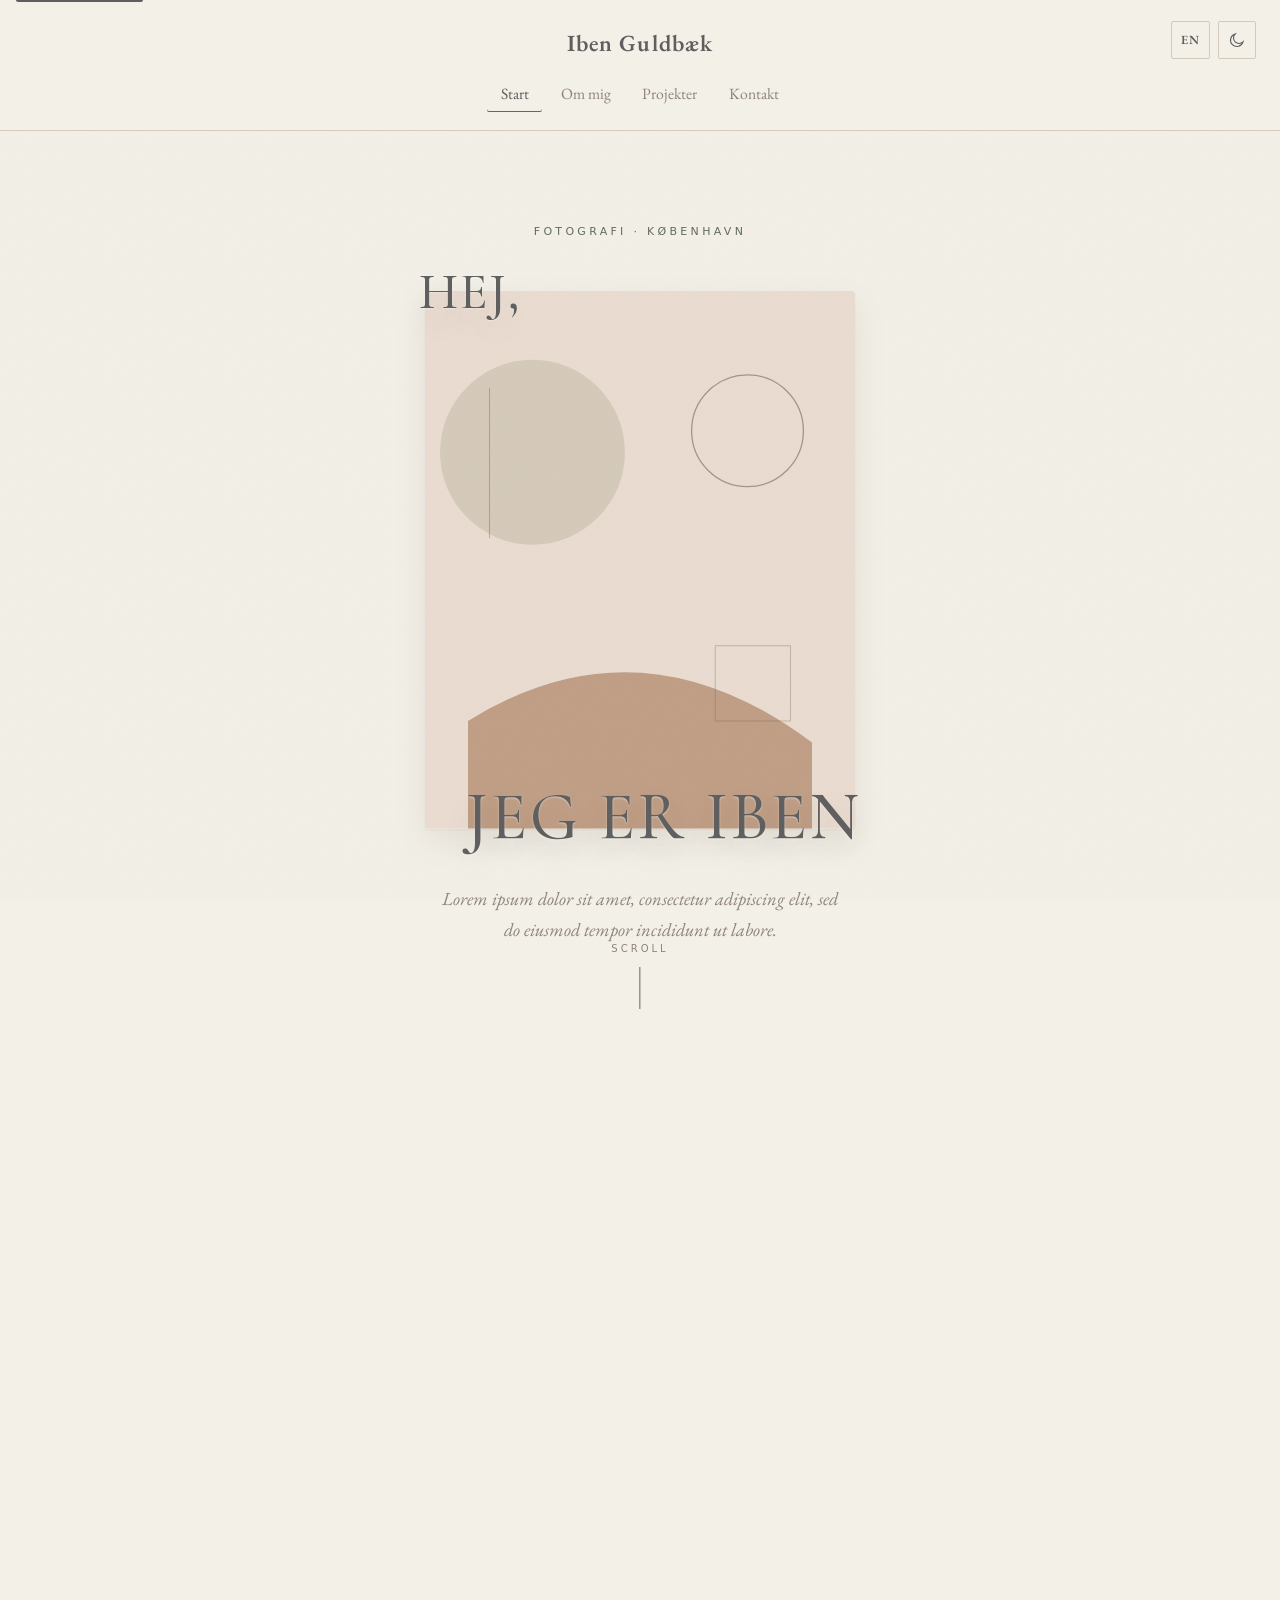
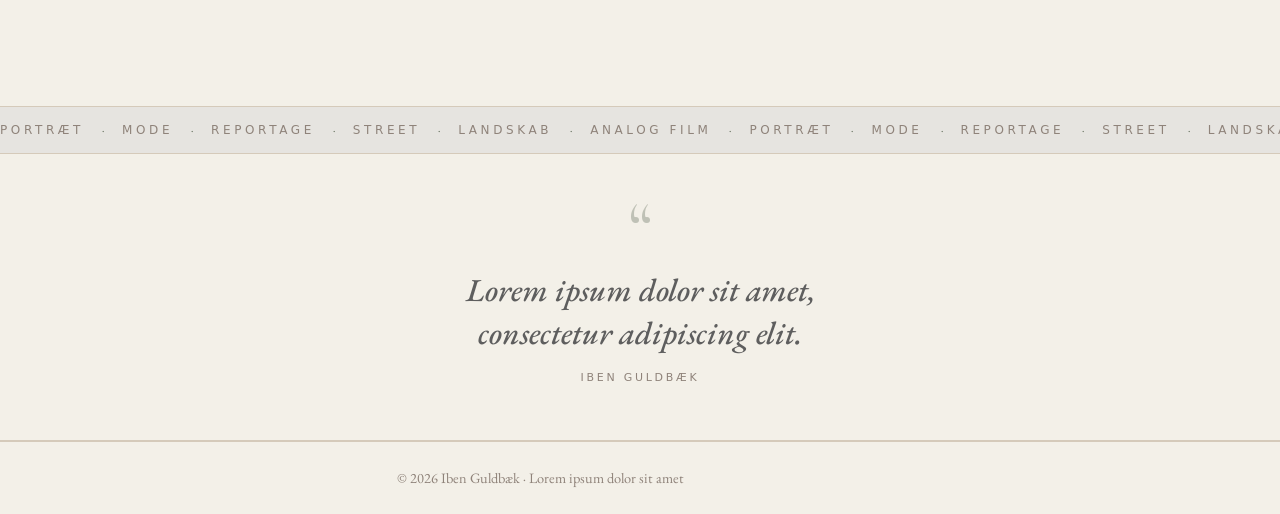
==== commit eddfed62: "Startpage: pinned hero with greeting straddling the image corners (Cormorant display), scroll progre" ====
--- a/index.html
+++ b/index.html
@@ -57,31 +57,34 @@
         </nav>
       </div>
     </div>
+    <div class="header-progress" id="header-progress" aria-hidden="true"></div>
   </header>
 
   <main id="main">
     <section id="view-home" class="view view-home" aria-labelledby="hero-title">
-      <div class="wrap hero">
-        <div class="hero-copy">
-          <p class="kicker" data-i18n="kicker">Fotografi · København</p>
-          <h1 id="hero-title" class="hero-title">Iben Guldbæk</h1>
-          <p class="hero-lead" data-i18n="hero_lead">Lorem ipsum dolor sit amet, consectetur adipiscing elit, sed do eiusmod tempor incididunt ut labore et dolore magna aliqua.</p>
-          <p class="hero-cta">
-            <a class="btn btn-primary" href="#/projects" data-route="/projects" data-i18n="cta_projects">Se samlingerne</a>
-            <a class="btn btn-ghost" href="#/contact" data-route="/contact" data-i18n="cta_contact">Kontakt mig</a>
-          </p>
-          <ul class="hero-strip">
-            <li data-i18n="strip_year">2026</li>
-            <li data-i18n="strip_collections">4 samlinger</li>
-            <li data-i18n="strip_area">København</li>
-          </ul>
+      <div class="pin-wrap" id="pin-wrap">
+        <div class="startpage" aria-label="Startside">
+          <div class="start-inner" id="start-inner">
+            <p class="start-kicker" data-i18n="kicker">Fotografi · København</p>
+            <div class="start-flow">
+              <p class="greet greet-a" data-i18n="greet_a">Hej,</p>
+              <div class="start-art" id="start-art"></div>
+              <h1 class="greet greet-b" id="hero-title" data-i18n="greet_b">jeg er Iben</h1>
+            </div>
+            <p class="start-sub" data-i18n="start_sub">Lorem ipsum dolor sit amet, consectetur adipiscing elit, sed do eiusmod tempor incididunt ut labore.</p>
+            <div class="scroll-cue" aria-hidden="true"><span data-i18n="scroll">Scroll</span><span class="line"></span></div>
+          </div>
         </div>
-        <figure class="hero-figure">
-          <div id="hero-art" class="hero-frame"></div>
-          <blockquote class="hero-quote">
-            <p data-i18n="hero_quote">Lorem ipsum dolor sit amet, consectetur adipiscing elit.</p>
-          </blockquote>
-        </figure>
+      </div>
+      <div class="after">
+        <div class="marquee" aria-hidden="true"><div class="marquee-track" id="marquee-track"></div></div>
+        <div class="quote-band">
+          <div class="wrap">
+            <span class="qmark" aria-hidden="true">&ldquo;</span>
+            <blockquote data-i18n="quote">Lorem ipsum dolor sit amet, consectetur adipiscing elit.</blockquote>
+            <cite data-i18n="quote_cite">Iben Guldbæk</cite>
+          </div>
+        </div>
       </div>
     </section>
 
--- a/assets/css/style.css
+++ b/assets/css/style.css
@@ -1,9 +1,9 @@
 /* Portfolio style · Iben Guldbæk
-   Editorial Japandi redesign: EB Garamond serif throughout (embedded,
-   self-hosted), palette from the user's "Japandi Colors" reference
-   (#F3F0E8 #E6E4E0 #B9B99D #E0CFC3 #D5CABA #DCB482 #C09E85 #8F837A
-   #858480 #B0B9A8 #606C5A #5E5E5E), straight edges with thin borders,
-   light theme plus a custom warm dark theme, responsive layout. */
+   Editorial Japandi: EB Garamond serif throughout (embedded, self-hosted),
+   palette expanded to 30 colours from the user's "Japandi Colors" reference
+   (12 originals + 18 derived family members), sticky simplified header that
+   condenses on scroll, straight edges with thin borders, light theme plus a
+   custom warm dark theme, responsive layout. */
 
 /* ---------- embedded serif font (no external requests) ---------- */
 
@@ -16,6 +16,14 @@
 }
 
 @font-face {
+  font-family: "Cormorant";
+  font-style: normal;
+  font-weight: 300 700;
+  font-display: swap;
+  src: url("[data-uri]") format("woff2");
+}
+
+@font-face {
   font-family: "EB Garamond";
   font-style: italic;
   font-weight: 400 800;
@@ -23,25 +31,60 @@
   src: url("[data-uri]") format("woff2");
 }
 
-/* ---------- design tokens (Japandi Colors palette) ---------- */
+/* ---------- design tokens: expanded 30-colour Japandi palette ---------- */
+/* Originals: #F3F0E8 #E6E4E0 #B9B99D #E0CFC3 #D5CABA #DCB482 #C09E85
+   #8F837A #858480 #B0B9A8 #606C5A #5E5E5E — the other 18 are tints,
+   shades and bridging tones derived from them. */
 
 :root {
-  --bg: #f3f0e8;          /* warm cream */
-  --bg-soft: #e6e4e0;     /* light warm grey */
-  --card: #eceae2;
-  --ink: #5e5e5e;         /* dark grey from the palette */
-  --ink-soft: #8f837a;    /* warm grey-brown */
-  --line: #d5caba;        /* taupe hairline */
-  --frame: #8f837a;       /* thin photo borders */
-  --green: #606c5a;       /* dark muted green, primary accent */
+  /* creams & ivories */
+  --ivory: #f7f5f0;
+  --bg: #f3f0e8;
+  --parchment: #edeae1;
+  --bg-soft: #e6e4e0;
+  /* warm beiges */
+  --blush: #eadcd0;
+  --rose-beige: #e0cfc3;
+  --taupe: #d5caba;
+  --taupe-deep: #c6b6a6;
+  /* sands & ochres */
+  --sand-light: #f0e2cb;
+  --sand-pale: #e6cfa8;
+  --sand: #dcb482;
+  --ochre: #c89b66;
+  --ochre-deep: #a87e4f;
+  /* clays & browns */
+  --clay-tint: #e3cbb9;
+  --clay-light: #d3ae97;
+  --clay: #c09e85;
+  --terracotta: #a57f67;
+  --coffee: #6f5847;
+  /* stones & greys */
+  --stone: #a9a6a0;
+  --grey: #858480;
+  --ink-soft: #8f837a;
+  --ink: #5e5e5e;
+  --charcoal: #3f3e3a;
+  /* greens */
+  --sage-pale: #dde2d8;
   --sage: #b0b9a8;
   --sage-gray: #b9b99d;
-  --sand: #dcb482;
-  --clay: #c09e85;
+  --sagegray-pale: #e4e5da;
+  --sage-mid: #8e9a83;
+  --green: #606c5a;
+  --pine: #48533f;
+  --evergreen: #333b2e;
+  /* structural */
+  --card: #eceae2;
+  --line: var(--taupe);
+  --frame: var(--ink-soft);
   --accent: var(--green);
   --radius: 2px;
   --wrap: 1080px;
   --font: "EB Garamond", Georgia, "Times New Roman", serif;
+  --display: "Cormorant", Georgia, "Times New Roman", serif;
+  --sans: system-ui, -apple-system, "Segoe UI", sans-serif;
+  --shadow-1: 0 1px 2px rgba(63, 62, 58, 0.05), 0 12px 32px rgba(111, 88, 71, 0.10);
   color-scheme: light;
 }
 
@@ -54,6 +97,7 @@
   --line: #45443c;
   --frame: #8f837a;
   --accent: #b0b9a8;
+  --shadow-1: 0 1px 2px rgba(0, 0, 0, 0.20), 0 12px 32px rgba(0, 0, 0, 0.30);
   color-scheme: dark;
 }
 
@@ -70,6 +114,7 @@
   line-height: 1.7;
   color: var(--ink);
   background: var(--bg);
+  overflow-x: clip;
   -webkit-font-smoothing: antialiased;
 }
 
@@ -99,6 +144,7 @@
 .wrap.narrow { max-width: 720px; }
 
 h1 {
+  font-family: var(--display);
   font-weight: 500;
   letter-spacing: 0.005em;
   line-height: 1.12;
@@ -159,13 +205,19 @@
 .view { padding-block: 3rem 4.5rem; min-height: 55vh; }
 .view:focus { outline: none; }
 
-/* ---------- header and navigation ---------- */
+/* ---------- header and navigation: sticky, condenses on scroll ---------- */
 
 .site-header {
-  position: relative;
+  position: sticky;
+  top: 0;
+  z-index: 20;
+  background: var(--bg);
   border-bottom: 1px solid var(--line);
   padding-block: 1.5rem 1.1rem;
-}
+  transition: padding 0.25s ease;
+}
+
+.site-header.scrolled { padding-block: 0.7rem 0.55rem; }
 
 .header-inner { text-align: center; }
 
@@ -176,7 +228,10 @@
   font-weight: 600;
   letter-spacing: 0.05em;
   color: var(--ink);
-}
+  transition: font-size 0.25s ease;
+}
+
+.site-header.scrolled .brand { font-size: 1.12rem; }
 
 .site-nav-wrap { position: relative; }
 
@@ -185,7 +240,10 @@
   justify-content: center;
   gap: 0.3rem;
   margin-top: 0.8rem;
-}
+  transition: margin 0.25s ease;
+}
+
+.site-header.scrolled .site-nav { margin-top: 0.35rem; }
 
 .site-nav a {
   text-decoration: none;
@@ -196,6 +254,8 @@
   transition: color 0.2s ease;
 }
 
+.site-header.scrolled .site-nav a { font-size: 0.92rem; padding-block: 0.2rem; }
+
 .site-nav a:hover { color: var(--ink); }
 
 .site-nav a[aria-current="page"] {
@@ -209,7 +269,10 @@
   right: 1.5rem;
   display: flex;
   gap: 0.5rem;
-}
+  transition: top 0.25s ease;
+}
+
+.site-header.scrolled .controls { top: 0.55rem; }
 
 .control-btn {
   display: inline-flex;
@@ -230,6 +293,17 @@
   transition: border-color 0.2s ease, transform 0.2s ease;
 }
 
+.site-header.scrolled .control-btn { height: 2rem; min-width: 2rem; }
+
+.header-progress {
+  position: absolute;
+  left: 0;
+  bottom: -1px;
+  height: 2px;
+  width: 0;
+  background: var(--accent);
+}
+
 .control-btn:hover { border-color: var(--frame); }
 .control-btn:active { transform: scale(0.96); }
 
@@ -256,32 +330,131 @@
 .menu-icon::before { position: absolute; top: -5px; }
 .menu-icon::after { position: absolute; top: 5px; }
 
-/* ---------- hero: centred editorial composition ---------- */
-
-.hero { text-align: center; padding-block: 3.2rem 0; }
-
-.hero-copy { max-width: 640px; margin-inline: auto; }
-
-.hero-title {
-  font-size: clamp(3rem, 7.5vw, 5rem);
-  font-weight: 500;
-  line-height: 1.05;
-  margin: 0.9rem 0 1.2rem;
-}
-
-.hero-lead {
+/* ---------- startpage: pinned, greeting straddles the image corners ---------- */
+
+.view-home { padding-block: 0; min-height: 0; }
+
+.pin-wrap { height: 175vh; }
+
+.startpage { position: sticky; top: 0; height: 100vh; z-index: 0; }
+
+.start-inner {
+  height: 100vh; display: flex; flex-direction: column;
+  align-items: center; justify-content: center; text-align: center;
+  padding: 70px 24px 64px; position: relative;
+  will-change: opacity, transform;
+}
+
+.start-kicker {
+  font-family: var(--sans);
+  font-size: 11px;
+  letter-spacing: 0.3em;
+  text-transform: uppercase;
+  color: var(--accent);
+  margin: 0 0 clamp(18px, 3vh, 32px);
+}
+
+.start-flow { width: min(430px, 78vw); margin-inline: auto; }
+
+.greet {
+  position: relative; z-index: 2; font-family: var(--display); font-weight: 500;
+  letter-spacing: 0.04em; text-transform: uppercase; line-height: 0.95;
+  color: var(--ink); white-space: nowrap; pointer-events: none; margin: 0;
+  text-shadow: 0 1px 2px rgba(247, 245, 240, 0.55), 0 14px 34px rgba(63, 62, 58, 0.12);
+}
+
+.greet-a {
+  text-align: left;
+  font-size: clamp(1.7rem, 4.6vw, 3.2rem);
+  margin-bottom: -0.5em;
+  margin-left: -0.12em;
+}
+
+.greet-b {
+  text-align: right;
+  font-size: clamp(1.9rem, 6.5vw, 4.2rem);
+  margin-top: -0.65em;
+  margin-right: -0.1em;
+}
+
+html[data-dark="true"] .greet {
+  text-shadow: 0 1px 2px rgba(35, 34, 29, 0.55), 0 14px 34px rgba(0, 0, 0, 0.35);
+}
+
+.start-art {
+  width: 100%;
+  border-radius: 3px;
+  overflow: hidden;
+  box-shadow: var(--shadow-1);
+}
+
+.start-art svg {
+  display: block;
+  width: 100%;
+  height: auto;
+  animation: drift 18s ease-in-out infinite alternate;
+  transform-origin: center;
+}
+
+.start-sub {
+  font-style: italic;
+  font-size: 1.15rem;
   color: var(--ink-soft);
-  max-width: 48ch;
-  margin: 0 auto 2.2rem;
-  font-size: 1.2rem;
-}
-
-.hero-cta {
-  display: flex;
-  justify-content: center;
-  gap: 0.8rem;
-  flex-wrap: wrap;
-  margin: 0 0 2rem;
+  max-width: 46ch;
+  margin: 34px 0 0;
+}
+
+.scroll-cue {
+  position: absolute; bottom: 22px; left: 50%; transform: translateX(-50%);
+  font-family: var(--sans); font-size: 10px; letter-spacing: 0.3em; text-transform: uppercase;
+  color: var(--ink-soft); display: flex; flex-direction: column; align-items: center; gap: 10px;
+}
+
+.scroll-cue .line {
+  width: 1px; height: 42px; background: var(--accent);
+  animation: cue 2.2s ease-in-out infinite; transform-origin: top;
+}
+
+@keyframes cue { 0% { transform: scaleY(0); } 55% { transform: scaleY(1); } 100% { transform: scaleY(1); opacity: 0; } }
+@keyframes drift { to { transform: scale(1.05); } }
+
+/* content that slides up over the pinned startpage */
+
+.after { position: relative; z-index: 2; background: var(--bg); }
+
+.marquee { border-block: 1px solid var(--line); overflow: hidden; background: var(--bg-soft); }
+
+.marquee-track {
+  display: inline-flex;
+  white-space: nowrap;
+  animation: marq 38s linear infinite;
+  will-change: transform;
+}
+
+@keyframes marq { to { transform: translateX(-50%); } }
+
+.mq-item {
+  font-family: var(--sans); font-size: 12px; letter-spacing: 0.3em;
+  text-transform: uppercase; color: var(--ink-soft); padding: 13px 0;
+}
+
+.mq-sep { padding: 13px 18px; color: var(--accent); font-size: 12px; }
+
+.quote-band { border-bottom: 1px solid var(--line); padding-block: 52px; text-align: center; }
+
+.quote-band .qmark {
+  font-family: var(--display); font-size: 4.6rem; line-height: 0.6;
+  color: var(--accent); opacity: 0.35; display: block; margin-bottom: 18px;
+}
+
+.quote-band blockquote {
+  font-size: clamp(1.4rem, 3vw, 2rem); font-style: italic; font-weight: 500;
+  max-width: 30ch; margin: 0 auto; line-height: 1.35;
+}
+
+.quote-band cite {
+  display: block; margin-top: 14px; font-style: normal; font-family: var(--sans);
+  font-size: 11px; letter-spacing: 0.25em; text-transform: uppercase; color: var(--ink-soft);
 }
 
 .btn {
@@ -305,63 +478,6 @@
 .btn-ghost { border-color: var(--frame); color: var(--ink); background: transparent; }
 .btn-ghost:hover { border-color: var(--ink-soft); }
 
-.hero-strip {
-  display: flex;
-  justify-content: center;
-  gap: 1.6rem;
-  list-style: none;
-  padding: 1.1rem 0 0;
-  margin: 0;
-  border-top: 1px solid var(--line);
-  width: fit-content;
-  margin-inline: auto;
-  color: var(--ink-soft);
-  font-size: 0.8rem;
-  letter-spacing: 0.22em;
-  text-transform: uppercase;
-}
-
-.hero-strip li:not(:first-child)::before {
-  content: "·";
-  margin-right: 1.6rem;
-  color: var(--frame);
-}
-
-/* ---------- hero figure with quote panel ---------- */
-
-.hero-figure {
-  margin: 3.2rem 0 0;
-  position: relative;
-}
-
-.hero-frame {
-  aspect-ratio: 21 / 9;
-  max-height: 520px;
-  width: 100%;
-  overflow: hidden;
-  border: 1px solid var(--frame);
-  background: var(--bg-soft);
-}
-
-.hero-frame .ph { width: 100%; height: 100%; }
-
-.hero-quote {
-  position: absolute;
-  left: 2rem;
-  bottom: -1.4rem;
-  margin: 0;
-  max-width: 380px;
-  padding: 1rem 1.5rem;
-  background: var(--bg);
-  border: 1px solid var(--line);
-  font-style: italic;
-  font-size: 1.05rem;
-  color: var(--ink-soft);
-  text-align: left;
-}
-
-.hero-quote p { margin: 0; }
-
 /* ---------- about ---------- */
 
 .about-grid {
@@ -380,7 +496,7 @@
   outline: 1px solid var(--line);
   outline-offset: 10px;
   overflow: hidden;
-  background: var(--bg-soft);
+  background: var(--sage-pale);
 }
 
 .portrait-frame .ph { width: 100%; height: 100%; }
@@ -422,7 +538,6 @@
   aspect-ratio: 4 / 3;
   overflow: hidden;
   border: 1px solid var(--frame);
-  background: var(--bg-soft);
   transition: border-color 0.25s ease;
 }
 
@@ -470,7 +585,6 @@
   border: 1px solid var(--frame);
   border-radius: var(--radius);
   overflow: hidden;
-  background: var(--bg-soft);
   cursor: pointer;
   transition: transform 0.2s ease, border-color 0.2s ease;
 }
@@ -552,14 +666,27 @@
 
 #lightbox-caption { margin: 0; font-size: 0.98rem; color: var(--ink-soft); font-style: italic; }
 
-/* ---------- placeholder art ---------- */
+/* ---------- placeholder art: tinted per collection (expanded palette) ---------- */
 
 .ph { width: 100%; height: auto; background: var(--bg-soft); }
 .ph-bg { fill: var(--bg-soft); }
 .ph-fill { fill: var(--accent, var(--green)); fill-opacity: 0.85; }
 .ph-ring, .ph-sq { fill: none; stroke: var(--accent, var(--green)); stroke-width: 1.5; }
-.ph-frame { fill: none; stroke: var(--ink-soft); stroke-width: 1; }
-.ph-line { fill: none; stroke: var(--ink-soft); stroke-width: 1.5; stroke-linecap: round; }
+.ph-frame { fill: none; stroke: var(--stone); stroke-width: 1; }
+.ph-line { fill: none; stroke: var(--stone); stroke-width: 1.5; stroke-linecap: round; }
+
+.accent-0 .ph-bg { fill: var(--sage-pale); }
+.accent-1 .ph-bg { fill: var(--sand-pale); }
+.accent-2 .ph-bg { fill: var(--clay-light); }
+.accent-3 .ph-bg { fill: var(--sagegray-pale); }
+
+html[data-dark="true"] .accent-0 .ph-bg { fill: #383e34; }
+html[data-dark="true"] .accent-1 .ph-bg { fill: #433a26; }
+html[data-dark="true"] .accent-2 .ph-bg { fill: #453529; }
+html[data-dark="true"] .accent-3 .ph-bg { fill: #3a3a2f; }
+
+html[data-dark="true"] .ph-frame,
+html[data-dark="true"] .ph-line { stroke: #a9a6a0; }
 
 /* ---------- collection accents (palette-derived) ---------- */
 
@@ -568,6 +695,11 @@
 .accent-2 { --accent: var(--clay); }
 .accent-3 { --accent: var(--sage-gray); }
 
+html[data-dark="true"] .accent-0 { --accent: #b0b9a8; }
+html[data-dark="true"] .accent-1 { --accent: #dcb482; }
+html[data-dark="true"] .accent-2 { --accent: #c09e85; }
+html[data-dark="true"] .accent-3 { --accent: #b9b99d; }
+
 /* ---------- reveal animations ---------- */
 
 .reveal {
@@ -581,8 +713,21 @@
 /* ---------- responsive ---------- */
 
 @media (max-width: 960px) {
-  .hero-frame { aspect-ratio: 16 / 9; }
   .about-grid { grid-template-columns: 260px 1fr; gap: 2.4rem; }
+}
+
+/* short viewports: keep the pinned startpage inside the visible height */
+@media (max-height: 760px) {
+  .start-inner { padding: 64px 24px 56px; }
+  .start-flow { width: min(340px, 68vw, 42vh); }
+}
+
+@media (max-height: 560px) {
+  .start-inner { padding: 48px 20px 44px; }
+  .start-flow { width: min(280px, 60vw, 36vh); }
+  .greet-a { font-size: clamp(1.3rem, 4vw, 2rem); }
+  .greet-b { font-size: clamp(1.6rem, 5vw, 2.8rem); }
+  .start-sub { display: none; }
 }
 
 @media (max-width: 759px) {
@@ -593,7 +738,11 @@
     left: 1.5rem;
   }
 
+  .site-header.scrolled .menu-btn { top: 0.55rem; }
+
   .controls { top: 1.2rem; right: 1.5rem; }
+
+  .site-header.scrolled .controls { top: 0.55rem; }
 
   .site-nav-wrap { position: relative; }
 
@@ -612,36 +761,28 @@
     border-radius: var(--radius);
     box-shadow: 0 18px 40px rgba(38, 37, 31, 0.18);
     text-align: center;
+    margin-top: 0.6rem;
   }
 
+  .site-header.scrolled .site-nav { margin-top: 0.35rem; }
+
   .site-nav-wrap.nav-open .site-nav { display: flex; }
 
   .site-nav a { width: 100%; }
-
-  .hero-frame { aspect-ratio: 4 / 3; }
-
-  .hero-quote {
-    position: static;
-    margin: 1.2rem auto 0;
-    text-align: center;
-  }
 
   .about-grid { grid-template-columns: 1fr; }
   .portrait-frame { max-width: 300px; }
 
-  .hero-strip { gap: 1rem; }
-  .hero-strip li:not(:first-child)::before { margin-right: 1rem; }
 }
 
 @media (max-width: 420px) {
-  .hero-title { font-size: 2.6rem; }
-  .hero-strip { flex-direction: column; gap: 0.4rem; }
-  .hero-strip li:not(:first-child)::before { display: none; }
   .contact-list > div { grid-template-columns: 1fr; gap: 0.2rem; }
 }
 
 @media (prefers-reduced-motion: reduce) {
   html { scroll-behavior: auto; }
+  .marquee-track, .start-art svg, .scroll-cue .line { animation: none; }
   .reveal { opacity: 1; transform: none; transition: none; }
   .btn:hover, .project-card:hover, .slot:hover, .control-btn:active { transform: none; }
-}
+  .site-header, .brand, .site-nav, .controls { transition: none; }
+}
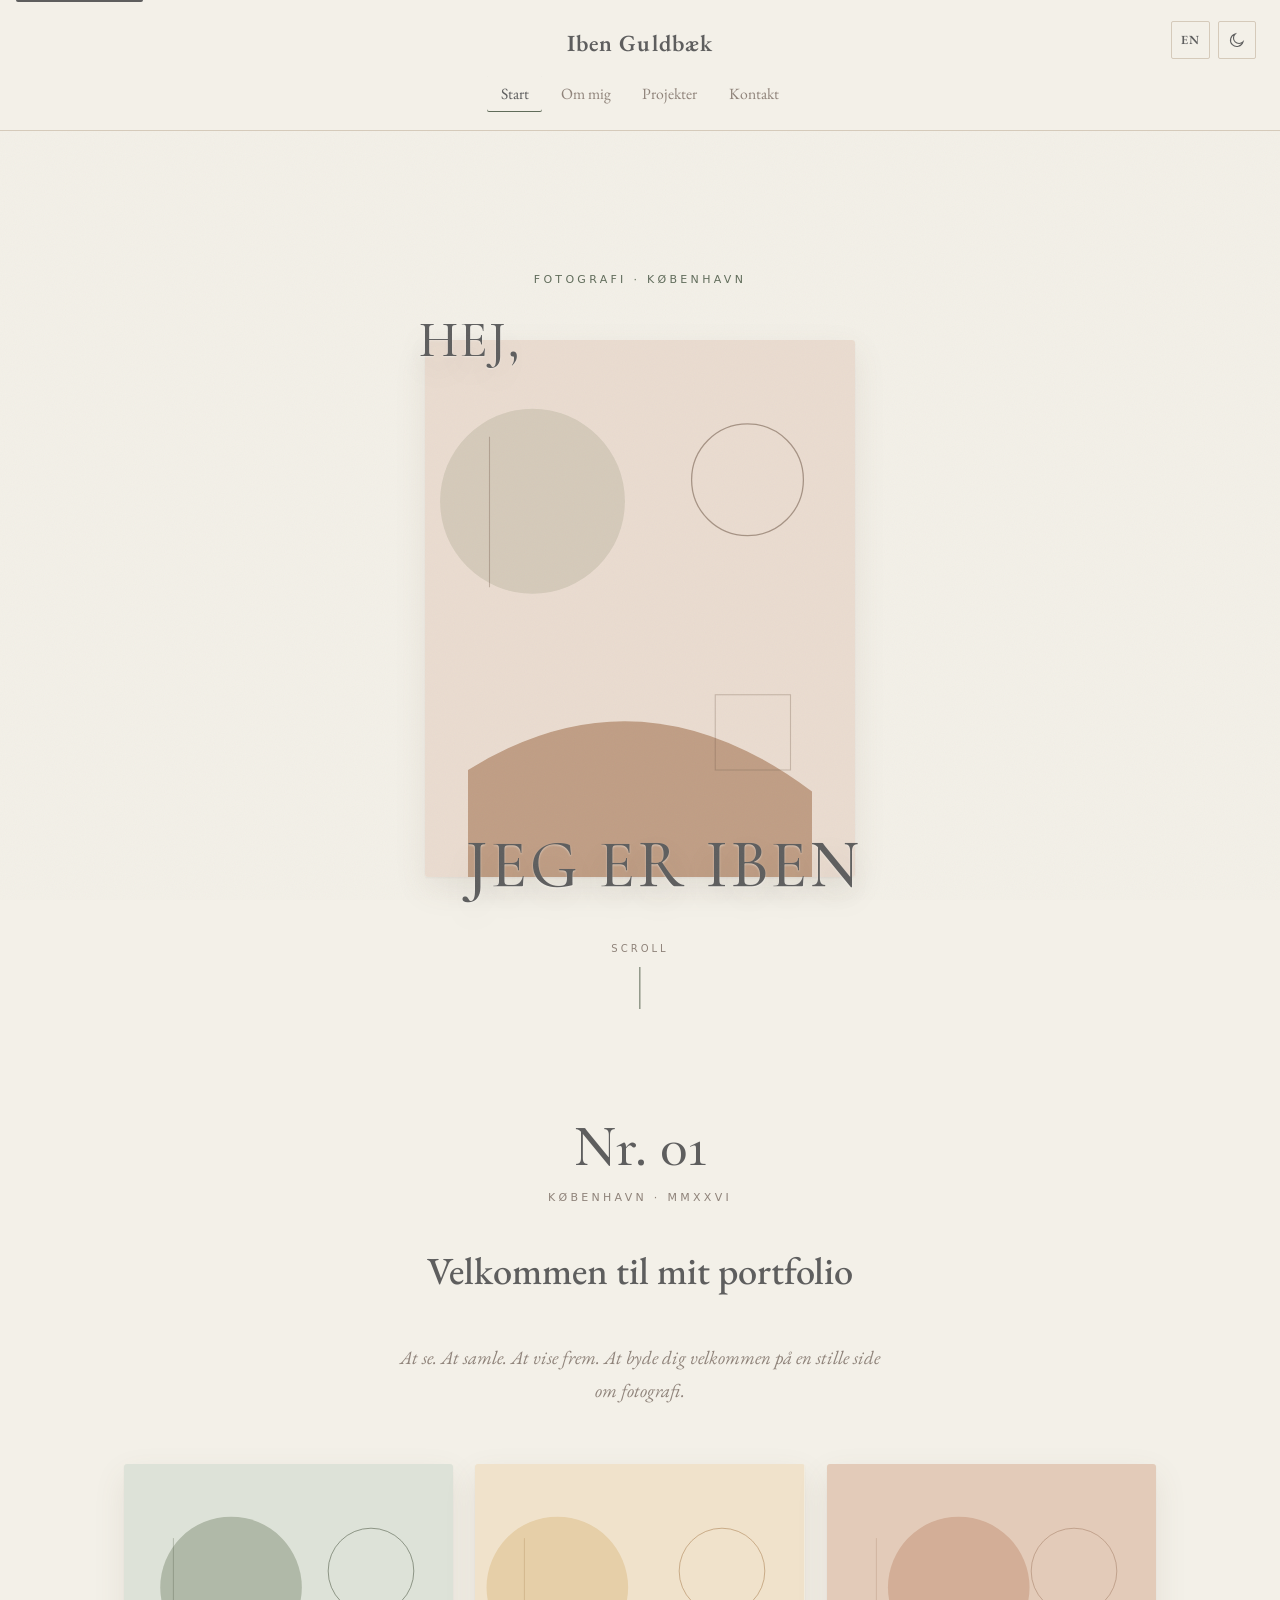
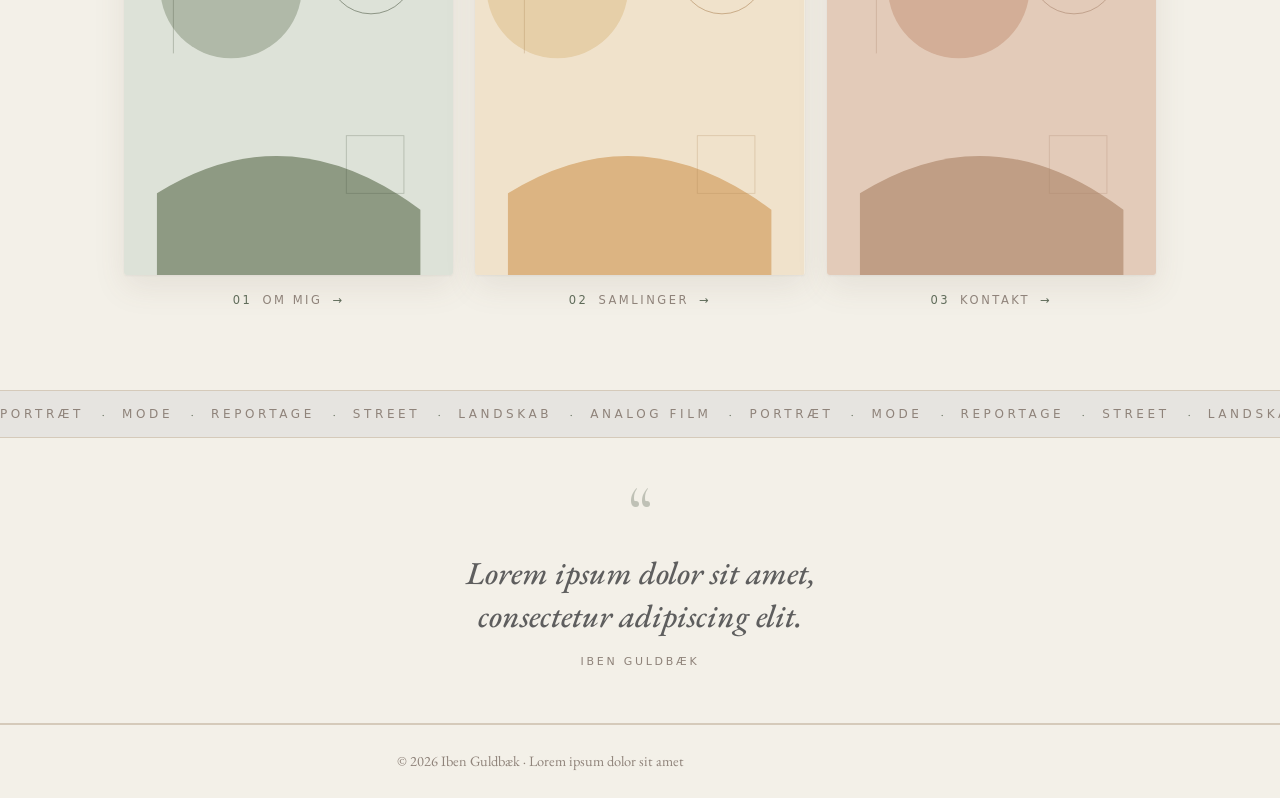
==== commit 140ca0eb: "Add welcome section with photo links, overlapping startpage fade; remove start subtitle" ====
--- a/index.html
+++ b/index.html
@@ -71,12 +71,20 @@
               <div class="start-art" id="start-art"></div>
               <h1 class="greet greet-b" id="hero-title" data-i18n="greet_b">jeg er Iben</h1>
             </div>
-            <p class="start-sub" data-i18n="start_sub">Lorem ipsum dolor sit amet, consectetur adipiscing elit, sed do eiusmod tempor incididunt ut labore.</p>
             <div class="scroll-cue" aria-hidden="true"><span data-i18n="scroll">Scroll</span><span class="line"></span></div>
           </div>
         </div>
       </div>
       <div class="after">
+        <section class="welcome" aria-label="Velkomst">
+          <div class="wrap">
+            <p class="welcome-no" data-i18n="welcome_no">Nr. 01</p>
+            <p class="welcome-meta" data-i18n="welcome_meta">København · MMXXVI</p>
+            <h2 class="welcome-title" data-i18n="welcome_title">Velkommen til mit portfolio</h2>
+            <p class="welcome-text" data-i18n="welcome_text">At se. At samle. At vise frem. At byde dig velkommen på en stille side om fotografi.</p>
+            <div class="welcome-grid reveal" id="welcome-grid"></div>
+          </div>
+        </section>
         <div class="marquee" aria-hidden="true"><div class="marquee-track" id="marquee-track"></div></div>
         <div class="quote-band">
           <div class="wrap">
--- a/assets/css/style.css
+++ b/assets/css/style.css
@@ -334,7 +334,7 @@
 
 .view-home { padding-block: 0; min-height: 0; }
 
-.pin-wrap { height: 175vh; }
+.pin-wrap { height: 150vh; }
 
 .startpage { position: sticky; top: 0; height: 100vh; z-index: 0; }
 
@@ -396,14 +396,6 @@
   transform-origin: center;
 }
 
-.start-sub {
-  font-style: italic;
-  font-size: 1.15rem;
-  color: var(--ink-soft);
-  max-width: 46ch;
-  margin: 34px 0 0;
-}
-
 .scroll-cue {
   position: absolute; bottom: 22px; left: 50%; transform: translateX(-50%);
   font-family: var(--sans); font-size: 10px; letter-spacing: 0.3em; text-transform: uppercase;
@@ -420,7 +412,50 @@
 
 /* content that slides up over the pinned startpage */
 
-.after { position: relative; z-index: 2; background: var(--bg); }
+.after { position: relative; z-index: 2; background: var(--bg); margin-top: -50vh; }
+
+/* ---------- welcome section: greeting about the site, photos as links ---------- */
+
+.welcome { padding-block: 88px 76px; text-align: center; }
+
+.welcome-no {
+  font-family: var(--display); font-size: clamp(2.4rem, 5vw, 3.6rem);
+  font-weight: 500; line-height: 1; margin: 0 0 12px;
+}
+
+.welcome-meta {
+  font-family: var(--sans); font-size: 11px; letter-spacing: 0.3em;
+  text-transform: uppercase; color: var(--ink-soft); margin: 0 0 40px;
+}
+
+.welcome-title {
+  font-size: clamp(1.7rem, 3.4vw, 2.4rem); font-weight: 500;
+  line-height: 1.2; margin: 0 0 48px;
+}
+
+.welcome-text {
+  font-style: italic; font-size: 1.18rem; line-height: 1.75;
+  color: var(--ink-soft); max-width: 56ch; margin: 0 auto 56px;
+}
+
+.welcome-grid { display: grid; grid-template-columns: repeat(3, 1fr); gap: 22px; margin: 0; }
+
+.plink { text-decoration: none; color: inherit; display: block; transition: transform 0.3s ease; }
+.plink:hover, .plink:focus-visible { transform: translateY(-6px); }
+.plink:focus-visible { outline: 2px solid var(--accent); outline-offset: 4px; }
+
+.plink-art { display: block; aspect-ratio: 4 / 5; border-radius: 3px; overflow: hidden; box-shadow: var(--shadow-1); }
+.plink-art svg { display: block; width: 100%; height: 100%; transition: transform 0.5s ease; }
+.plink:hover .plink-art svg { transform: scale(1.045); }
+
+.plink-label {
+  display: inline-flex; align-items: center; gap: 10px; margin-top: 16px;
+  font-family: var(--sans); font-size: 11.5px; letter-spacing: 0.22em;
+  text-transform: uppercase; color: var(--ink-soft);
+}
+.plink-num { color: var(--accent); }
+.plink-arrow { color: var(--accent); transition: transform 0.3s ease; }
+.plink:hover .plink-arrow { transform: translateX(4px); }
 
 .marquee { border-block: 1px solid var(--line); overflow: hidden; background: var(--bg-soft); }
 
@@ -714,6 +749,7 @@
 
 @media (max-width: 960px) {
   .about-grid { grid-template-columns: 260px 1fr; gap: 2.4rem; }
+  .welcome-grid { gap: 16px; }
 }
 
 /* short viewports: keep the pinned startpage inside the visible height */
@@ -727,7 +763,6 @@
   .start-flow { width: min(280px, 60vw, 36vh); }
   .greet-a { font-size: clamp(1.3rem, 4vw, 2rem); }
   .greet-b { font-size: clamp(1.6rem, 5vw, 2.8rem); }
-  .start-sub { display: none; }
 }
 
 @media (max-width: 759px) {
@@ -771,6 +806,7 @@
   .site-nav a { width: 100%; }
 
   .about-grid { grid-template-columns: 1fr; }
+  .welcome-grid { grid-template-columns: 1fr; }
   .portrait-frame { max-width: 300px; }
 
 }
